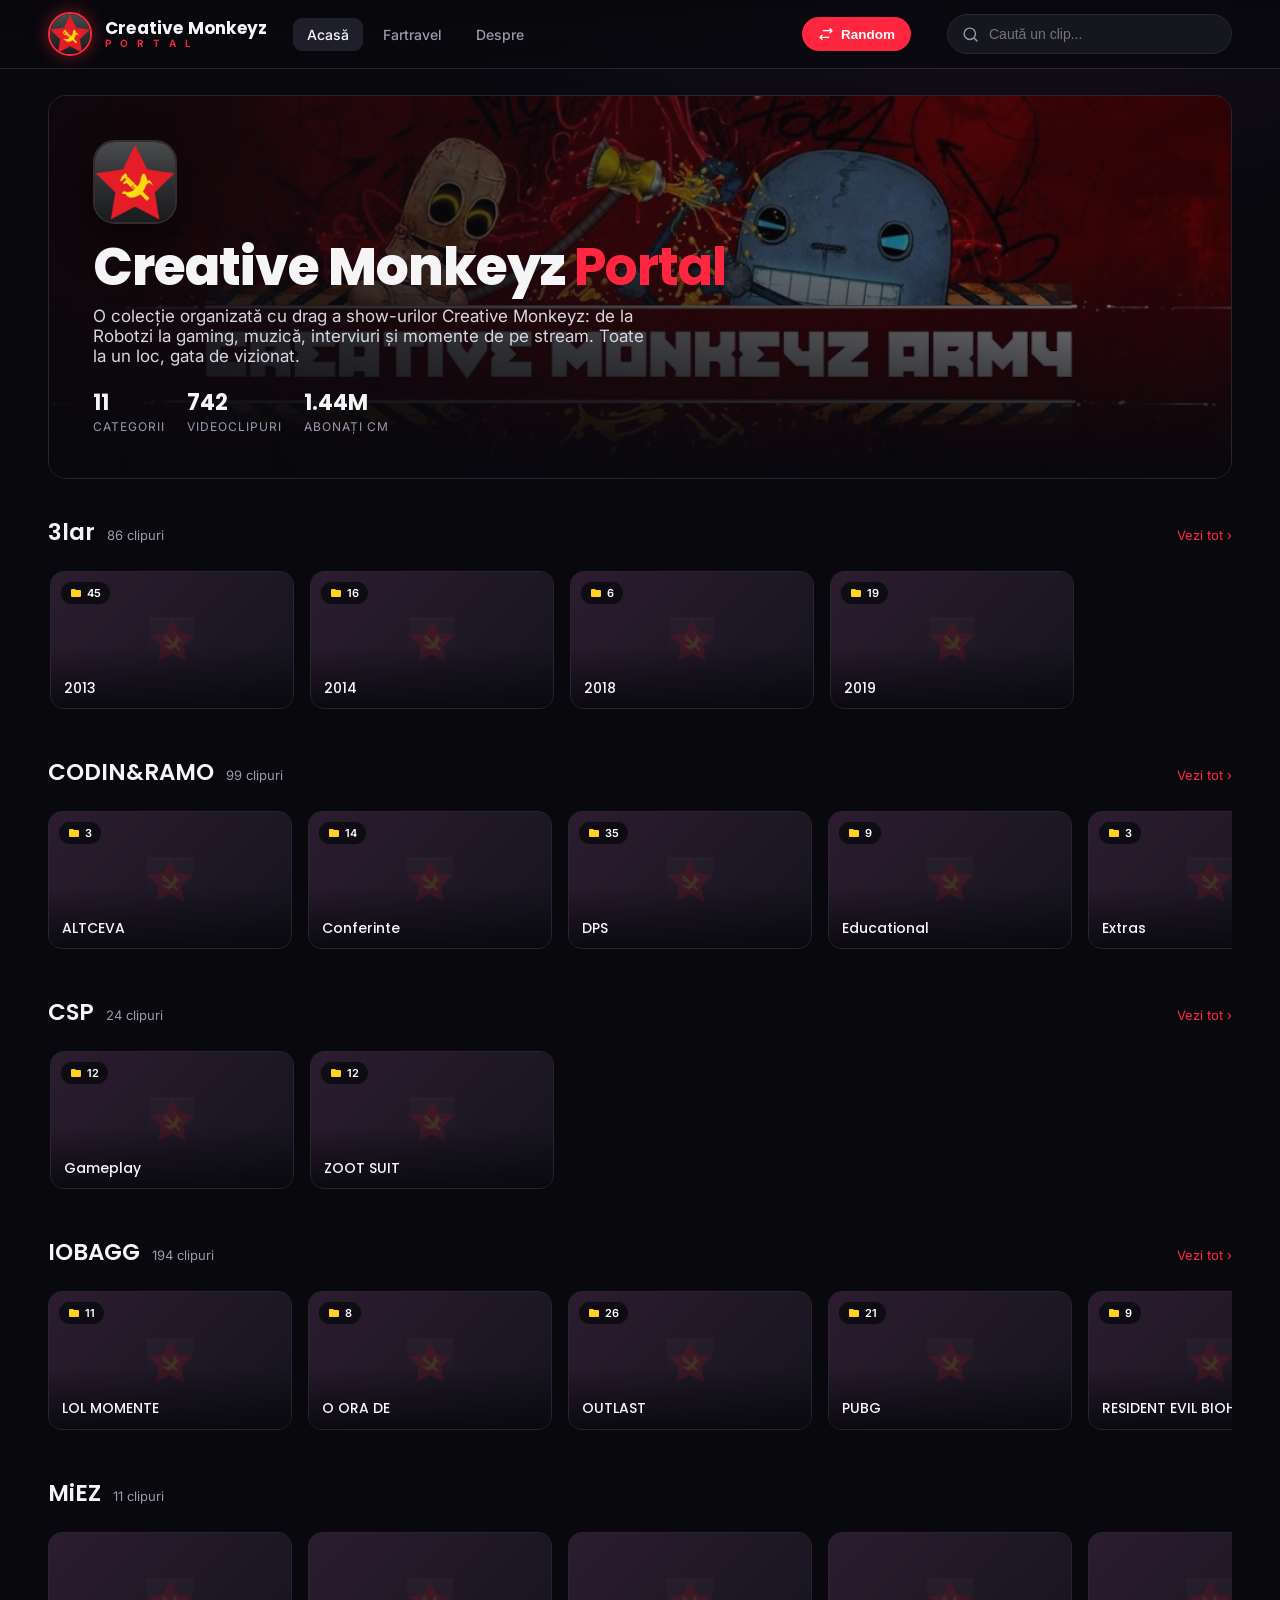
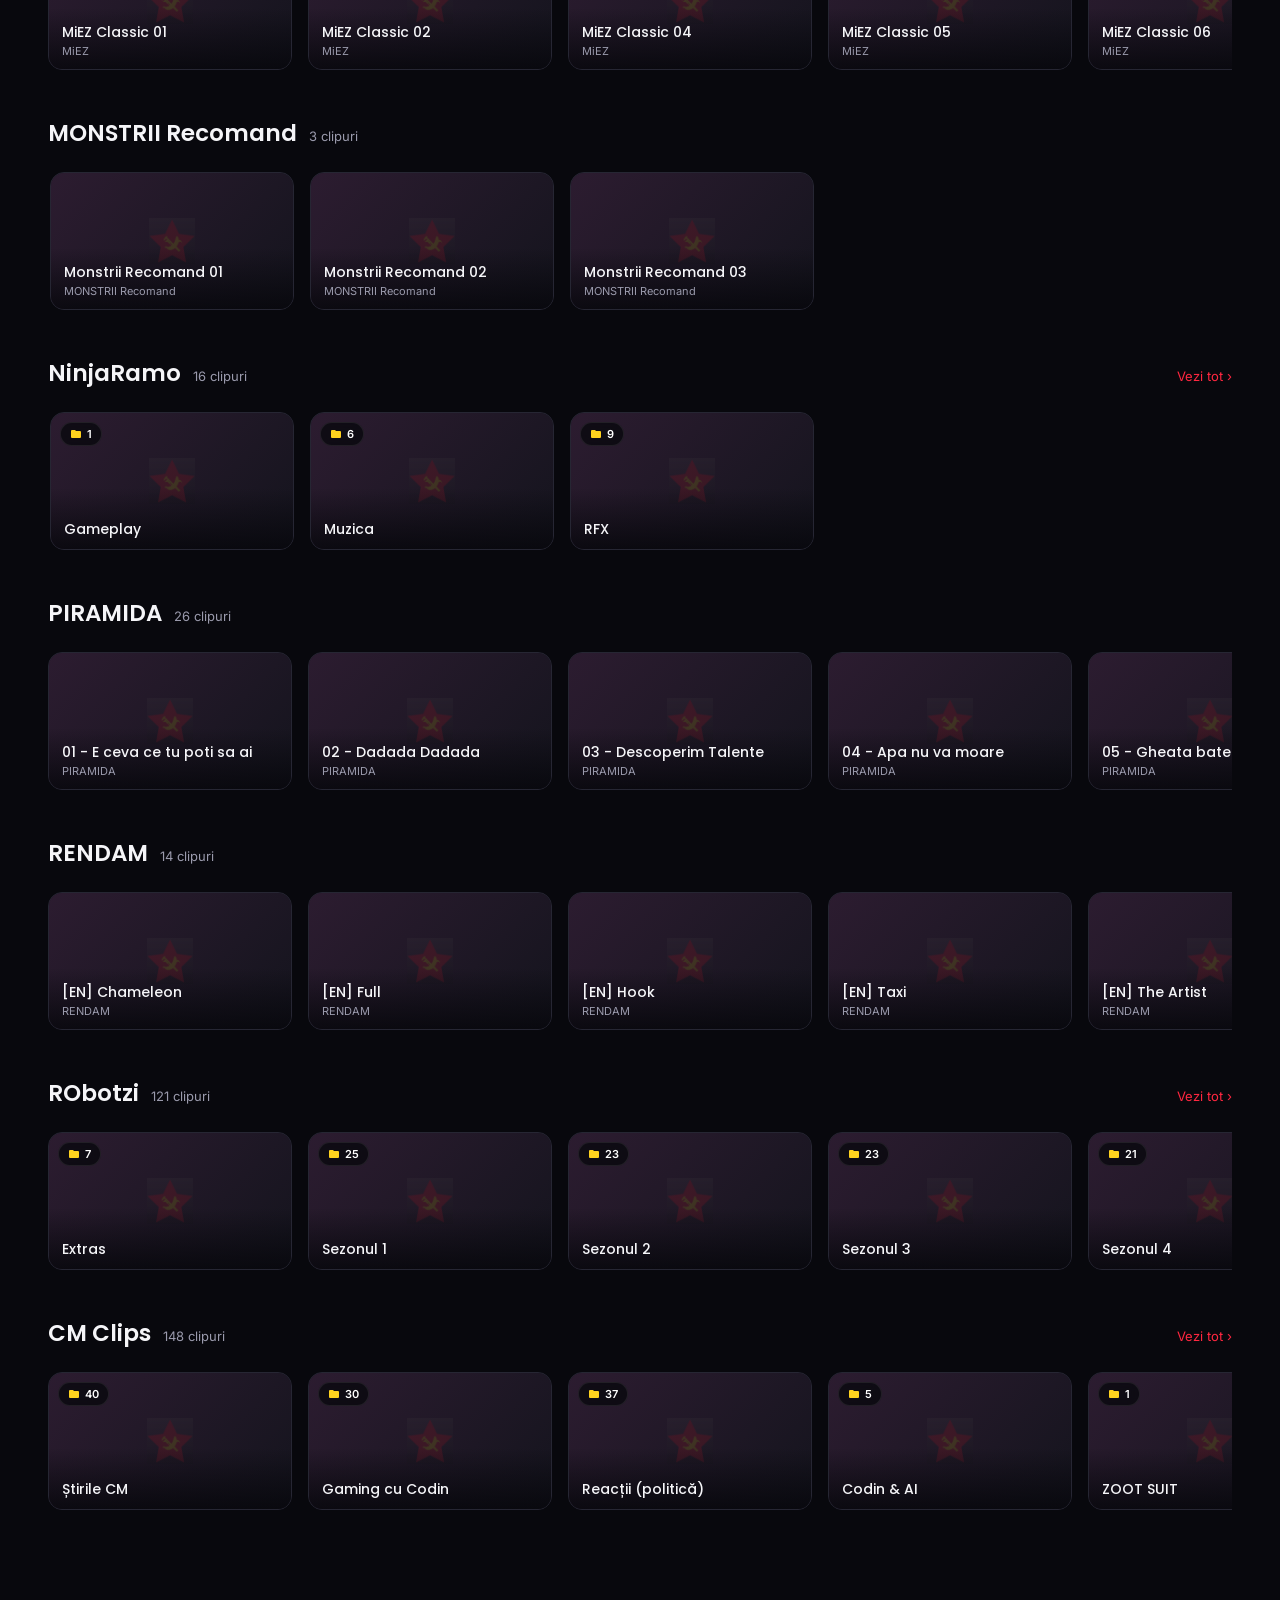
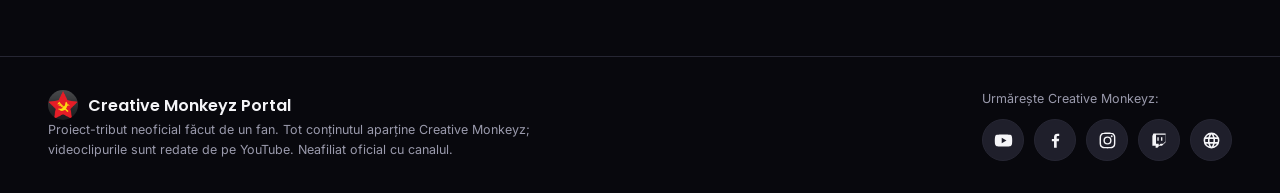
==== index.html @ 7c84e555 "Functii noi: Lista mea + Continua vizionarea, auto-play, meniu mobil, sageti, titluri Robotzi - favo" ====
<!DOCTYPE html>
<html lang="ro">
<head>
  <meta charset="UTF-8" />
  <meta name="viewport" content="width=device-width, initial-scale=1.0" />
  <title>Creative Monkeyz Portal</title>
  <meta name="description" content="Portal-tribut neoficial: o colectie organizata de videoclipuri Creative Monkeyz, de la Robotzi la gaming." />
  <link rel="icon" href="assets/cm-logo.jpg" />
  <link rel="preconnect" href="https://fonts.googleapis.com" />
  <link rel="preconnect" href="https://fonts.gstatic.com" crossorigin />
  <link href="https://fonts.googleapis.com/css2?family=Poppins:wght@400;500;600;700;800&family=Inter:wght@400;500;600&display=swap" rel="stylesheet" />
  <link rel="stylesheet" href="styles.css" />
</head>
<body>
  <header class="topbar" id="topbar">
    <div class="brand" id="brand">
      <img class="brand-logo" src="assets/cm-logo.jpg" alt="Creative Monkeyz" />
      <div class="brand-text">
        <span class="brand-title">Creative Monkeyz</span>
        <span class="brand-sub">P O R T A L</span>
      </div>
    </div>
    <button class="menu-btn" id="btnMenu" aria-label="Meniu">&#9776;</button>
    <nav class="nav">
      <a class="nav-link" id="navHome">Acas&#259;</a>
      <a class="nav-link" id="navFartravel">Fartravel</a>
      <a class="nav-link" id="navAbout">Despre</a>
    </nav>
    <button class="pill-btn" id="btnRandom" title="Un clip la &#238;nt&#226;mplare">
      <svg viewBox="0 0 24 24" class="pill-ic"><path d="M18 4l3 3-3 3M21 7H8M6 20l-3-3 3-3M3 17h13"/></svg>
      <span>Random</span>
    </button>
    <div class="search">
      <svg viewBox="0 0 24 24" class="search-ic"><path d="M21 21l-4.3-4.3M11 19a8 8 0 110-16 8 8 0 010 16z"/></svg>
      <input id="searchInput" type="search" placeholder="Caut&#259; un clip..." autocomplete="off" />
    </div>
  </header>

  <main id="content" class="content"></main>

  <footer class="site-footer" id="siteFooter"></footer>

  <div class="player-overlay" id="playerOverlay" hidden>
    <div class="player-box">
      <div class="player-header">
        <div class="player-meta">
          <span id="playerTitle" class="player-title"></span>
          <span id="playerWhere" class="player-where"></span>
        </div>
        <button class="btn-close" id="btnClose" title="Ie&#537;ire (Esc)">&times;</button>
      </div>
      <div class="player-frame" id="playerFrame"></div>
      <div class="player-controls">
        <button id="btnPrev" class="ctrl"><span>&#9664;</span> Anteriorul</button>
        <button id="btnFullscreen" class="ctrl ctrl-ghost"><span>&#9974;</span> Fullscreen</button>
        <button id="btnAuto" class="ctrl ctrl-ghost">Auto-play: ON</button>
        <button id="btnNext" class="ctrl">Urm&#259;torul <span>&#9654;</span></button>
      </div>
    </div>
  </div>

  <script src="app.js"></script>
</body>
</html>
---- styles.css ----
:root {
  --bg: #08080d;
  --bg-2: #0f0f17;
  --surface: #16161f;
  --surface-2: #1f1f2b;
  --line: #262633;
  --text: #f5f5f8;
  --muted: #9a9aac;
  --red: #ff2740;
  --red-dim: #c01228;
  --yellow: #ffd21e;
  --radius: 14px;
  --shadow: 0 14px 38px rgba(0,0,0,.55);
}
* { box-sizing: border-box; margin: 0; padding: 0; }
html { scroll-behavior: smooth; }
body {
  background: radial-gradient(1200px 600px at 80% -10%, #1a1020 0%, var(--bg) 55%) fixed, var(--bg);
  color: var(--text);
  font-family: "Inter", system-ui, sans-serif;
  -webkit-font-smoothing: antialiased;
}
img { display: block; }
::selection { background: var(--red); color: #fff; }

.content { max-width: 1500px; margin: 0 auto; padding: 0 clamp(16px, 4vw, 48px) 60px; }

.topbar {
  position: sticky; top: 0; z-index: 60;
  display: flex; align-items: center; gap: 26px;
  padding: 12px clamp(16px, 4vw, 48px);
  background: linear-gradient(180deg, rgba(8,8,13,.96), rgba(8,8,13,.72));
  backdrop-filter: blur(12px);
  border-bottom: 1px solid var(--line);
}
.brand { display: flex; align-items: center; gap: 13px; cursor: pointer; user-select: none; }
.brand-logo {
  width: 44px; height: 44px; border-radius: 50%;
  border: 2px solid var(--red); object-fit: cover;
  box-shadow: 0 0 18px rgba(255,39,64,.45);
}
.brand-text { display: flex; flex-direction: column; line-height: 1.05; }
.brand-title { font-family: "Poppins"; font-weight: 700; font-size: 17px; letter-spacing: .2px; }
.brand-sub { font-size: 10px; font-weight: 600; color: var(--red); letter-spacing: 3px; }
.nav { display: flex; gap: 6px; }
.nav-link {
  cursor: pointer; padding: 8px 14px; border-radius: 9px;
  font-size: 14px; font-weight: 500; color: var(--muted); transition: .15s;
}
.nav-link:hover, .nav-link.active { color: var(--text); background: var(--surface-2); }
.search {
  margin-left: 10px; display: flex; align-items: center; gap: 8px;
  background: var(--surface); border: 1px solid var(--line); border-radius: 999px;
  padding: 0 14px; transition: border-color .15s, box-shadow .15s;
}
.search:focus-within { border-color: var(--red); box-shadow: 0 0 0 3px rgba(255,39,64,.15); }
.search-ic { width: 17px; height: 17px; fill: none; stroke: var(--muted); stroke-width: 2; stroke-linecap: round; }
.search input {
  width: 230px; max-width: 46vw; padding: 11px 2px;
  background: transparent; border: 0; outline: 0; color: var(--text); font-size: 14px;
}
.pill-btn { margin-left: auto; display: inline-flex; align-items: center; gap: 7px; background: var(--red); color: #fff; border: 0; border-radius: 999px; padding: 9px 16px; font-size: 13.5px; font-weight: 600; cursor: pointer; transition: .15s; white-space: nowrap; }
.pill-btn:hover { background: var(--red-dim); transform: translateY(-1px); }
.pill-ic { width: 16px; height: 16px; fill: none; stroke: #fff; stroke-width: 2; stroke-linecap: round; stroke-linejoin: round; }

.socials { display: flex; gap: 10px; flex-wrap: wrap; }
.social { width: 42px; height: 42px; border-radius: 50%; display: grid; place-items: center; background: var(--surface-2); border: 1px solid var(--line); transition: .15s; }
.social svg { width: 19px; height: 19px; fill: var(--text); }
.social:hover { background: var(--red); border-color: var(--red); transform: translateY(-3px); }
.social:hover svg { fill: #fff; }

.fartravel { display: grid; place-items: center; padding: 8px 0 50px; }
.ft-card { max-width: 720px; width: 100%; background: linear-gradient(160deg, #221528, #101019); border: 1px solid var(--line); border-radius: 20px; padding: clamp(26px, 4vw, 46px); text-align: center; box-shadow: var(--shadow); }
.ft-logo { width: 84px; height: 84px; border-radius: 20px; margin: 0 auto 16px; display: block; object-fit: cover; box-shadow: var(--shadow); }
.ft-badge { display: inline-block; background: var(--yellow); color: #1a1a1a; font-weight: 800; font-size: 11px; letter-spacing: 2px; padding: 5px 13px; border-radius: 999px; margin-bottom: 14px; }
.ft-card h1 { font-family: "Poppins"; font-size: clamp(30px, 5vw, 48px); font-weight: 800; letter-spacing: -1px; }
.ft-card h1 b { color: var(--red); }
.ft-card p { color: #d2d2de; line-height: 1.7; margin: 14px auto; max-width: 560px; }
.ft-actions { display: flex; gap: 12px; justify-content: center; flex-wrap: wrap; margin: 24px 0 6px; }
.ft-btn { text-decoration: none; padding: 13px 26px; border-radius: 12px; font-weight: 600; font-size: 15px; background: var(--surface-2); color: var(--text); border: 1px solid var(--line); transition: .15s; }
.ft-btn.primary { background: var(--red); border-color: var(--red); color: #fff; }
.ft-btn:hover { transform: translateY(-2px); border-color: var(--red); }
.ft-tag { font-style: italic; color: var(--yellow); font-size: 16px; margin: 4px auto 2px; }
.ft-note { font-size: 12.5px; color: var(--muted); margin-top: 16px; line-height: 1.6; }
.ft-video { position: relative; aspect-ratio: 16/9; width: 100%; border-radius: 14px; overflow: hidden; margin: 24px 0 6px; background: #000; border: 1px solid var(--line); box-shadow: var(--shadow); }
.ft-video iframe { position: absolute; inset: 0; width: 100%; height: 100%; border: 0; }

.hero {
  position: relative; border-radius: 18px; overflow: hidden;
  margin: 26px 0 36px; min-height: 320px;
  display: flex; align-items: flex-end;
  border: 1px solid var(--line);
}
.hero-bg { position: absolute; inset: 0; }
.hero-bg img { width: 100%; height: 100%; object-fit: cover; filter: saturate(1.1); }
.hero::after {
  content: ""; position: absolute; inset: 0;
  background: linear-gradient(90deg, rgba(8,8,13,.92) 0%, rgba(8,8,13,.7) 40%, rgba(8,8,13,.35) 100%),
              linear-gradient(0deg, var(--bg) 2%, transparent 60%);
}
.hero-inner { position: relative; z-index: 2; padding: clamp(22px, 4vw, 44px); max-width: 760px; }
.hero-logo {
  width: 84px; height: 84px; border-radius: 22px; object-fit: cover;
  border: 2px solid rgba(255,255,255,.15); box-shadow: var(--shadow); margin-bottom: 16px;
}
.hero h1 {
  font-family: "Poppins"; font-weight: 800; font-size: clamp(30px, 5vw, 52px);
  line-height: 1.04; letter-spacing: -1px;
}
.hero h1 b { color: var(--red); }
.hero p { color: #d6d6e0; font-size: clamp(14px, 1.4vw, 17px); margin-top: 12px; max-width: 560px; }
.hero-stats { display: flex; gap: 22px; margin-top: 20px; flex-wrap: wrap; }
.hero-stat { display: flex; flex-direction: column; }
.hero-stat b { font-family: "Poppins"; font-size: 22px; font-weight: 700; }
.hero-stat span { font-size: 12px; color: var(--muted); text-transform: uppercase; letter-spacing: 1px; }

.breadcrumb { display: flex; flex-wrap: wrap; gap: 7px; align-items: center; padding: 26px 0 6px; color: var(--muted); font-size: 14px; }
.breadcrumb a { color: var(--muted); cursor: pointer; text-decoration: none; transition: .15s; }
.breadcrumb a:hover { color: var(--red); }
.breadcrumb .sep { opacity: .4; }
.breadcrumb .current { color: var(--text); font-weight: 600; }

.navbar { display: flex; align-items: center; gap: 14px; padding: 22px 0 4px; flex-wrap: wrap; }
.navbar .breadcrumb { padding: 0; }
.back-btn { display: inline-flex; align-items: center; gap: 6px; background: var(--surface); border: 1px solid var(--line); color: var(--text); border-radius: 999px; padding: 8px 16px; font-size: 14px; font-weight: 600; cursor: pointer; transition: .15s; }
.back-btn:hover { background: var(--surface-2); border-color: var(--red); color: var(--red); }

.page-head { display: flex; align-items: center; gap: 18px; margin: 8px 0 26px; }
.page-head-cover { width: 130px; aspect-ratio: 16/9; border-radius: 12px; object-fit: cover; box-shadow: var(--shadow); }
.page-head h1 { font-family: "Poppins"; font-size: clamp(24px, 3.4vw, 38px); font-weight: 700; }
.page-head .sub { color: var(--muted); margin-top: 4px; font-size: 14px; }

.section { margin: 30px 0; }
.section-head { display: flex; align-items: baseline; gap: 12px; margin-bottom: 16px; }
.section-head h2 { font-family: "Poppins"; font-size: clamp(18px, 2vw, 23px); font-weight: 600; }
.section-head .count { font-size: 13px; color: var(--muted); }
.section-head .more { margin-left: auto; font-size: 13px; color: var(--red); cursor: pointer; }
.section-head .more:hover { text-decoration: underline; }

.row {
  display: flex; gap: 16px; overflow-x: auto; padding: 6px 2px 16px;
  scroll-snap-type: x proximity; scrollbar-width: thin; scrollbar-color: #34344a transparent;
}
.row::-webkit-scrollbar { height: 8px; }
.row::-webkit-scrollbar-thumb { background: #2c2c3c; border-radius: 8px; }
.row .card { flex: 0 0 clamp(180px, 22vw, 244px); scroll-snap-align: start; }
.grid { display: grid; gap: 20px; grid-template-columns: repeat(auto-fill, minmax(210px, 1fr)); }

.card {
  position: relative; border-radius: var(--radius); overflow: hidden; cursor: pointer;
  background: var(--surface); border: 1px solid var(--line);
  transition: transform .2s cubic-bezier(.2,.7,.3,1), box-shadow .2s, border-color .2s;
}
.card:hover { transform: translateY(-6px) scale(1.025); box-shadow: var(--shadow); border-color: rgba(255,39,64,.55); z-index: 3; }
.cover { position: relative; aspect-ratio: 16/9; background: linear-gradient(135deg, #25253a, #12121b); overflow: hidden; }
.cover img { width: 100%; height: 100%; object-fit: cover; transition: transform .35s; }
.card:hover .cover img { transform: scale(1.07); }
.cover::after { content: ""; position: absolute; inset: 0; background: linear-gradient(0deg, rgba(7,7,12,.85) 0%, rgba(7,7,12,0) 45%); }
.cover.no-thumb { background: linear-gradient(135deg, #2c1c30, #14141d); }
.cover.no-thumb::before { content: ""; position: absolute; inset: 0; background: center / 46px no-repeat url("assets/cm-logo.jpg"); opacity: .14; }
.card-label { position: absolute; left: 0; right: 0; bottom: 0; z-index: 2; padding: 11px 13px; }
.card-title { font-family: "Poppins"; font-size: 14px; font-weight: 500; line-height: 1.3; display: -webkit-box; -webkit-line-clamp: 2; -webkit-box-orient: vertical; overflow: hidden; }
.card-where { font-size: 11px; color: var(--muted); margin-top: 3px; display: -webkit-box; -webkit-line-clamp: 1; -webkit-box-orient: vertical; overflow: hidden; }
.badge-folder {
  position: absolute; top: 9px; left: 9px; z-index: 2;
  display: inline-flex; align-items: center; gap: 5px;
  background: rgba(8,8,13,.78); backdrop-filter: blur(4px);
  color: #fff; font-size: 11px; font-weight: 600; padding: 4px 9px; border-radius: 999px;
  border: 1px solid rgba(255,255,255,.08);
}
.badge-folder svg { width: 12px; height: 12px; fill: var(--yellow); }
.badge-nolink { position: absolute; top: 9px; right: 9px; z-index: 2; background: rgba(8,8,13,.78); color: var(--yellow); font-size: 10px; font-weight: 600; padding: 3px 8px; border-radius: 6px; }
.play-badge { position: absolute; inset: 0; z-index: 2; display: grid; place-items: center; opacity: 0; transition: opacity .18s; }
.card:hover .play-badge { opacity: 1; }
.play-badge i {
  width: 54px; height: 54px; border-radius: 50%;
  background: rgba(255,39,64,.92); box-shadow: 0 8px 24px rgba(255,39,64,.5);
  display: grid; place-items: center;
}
.play-badge i::before { content: ""; border-style: solid; border-width: 9px 0 9px 15px; border-color: transparent transparent transparent #fff; margin-left: 3px; }

.about { display: grid; grid-template-columns: 1.4fr 1fr; gap: 24px; margin: 26px 0; }
.about-card { background: var(--surface); border: 1px solid var(--line); border-radius: var(--radius); padding: clamp(20px, 3vw, 32px); }
.about-card h2 { font-family: "Poppins"; font-size: 24px; margin-bottom: 14px; }
.about-card h2 b { color: var(--red); }
.about-card p { color: #cfcfdb; line-height: 1.7; margin-bottom: 12px; }
.about-card .muted { color: var(--muted); font-size: 13px; }
.credit-logo { width: 72px; height: 72px; border-radius: 50%; border: 2px solid var(--red); margin-bottom: 14px; box-shadow: 0 0 20px rgba(255,39,64,.4); }
.chip-links { display: flex; flex-wrap: wrap; gap: 10px; margin-top: 16px; }
.chip {
  display: inline-flex; align-items: center; gap: 8px; text-decoration: none;
  background: var(--surface-2); color: var(--text); border: 1px solid var(--line);
  padding: 9px 15px; border-radius: 999px; font-size: 13px; font-weight: 500; transition: .15s;
}
.chip:hover { border-color: var(--red); background: #241419; transform: translateY(-2px); }
.chip svg { width: 16px; height: 16px; fill: var(--red); }

.site-footer { border-top: 1px solid var(--line); margin-top: 40px; padding: 32px clamp(16px, 4vw, 48px); color: var(--muted); }
.footer-inner { max-width: 1500px; margin: 0 auto; display: flex; flex-wrap: wrap; gap: 18px 40px; align-items: center; justify-content: space-between; }
.footer-inner a { color: var(--muted); text-decoration: none; }
.footer-inner a:hover { color: var(--red); }
.footer-brand { display: flex; align-items: center; gap: 10px; color: var(--text); font-family: "Poppins"; font-weight: 600; }
.footer-brand img { width: 30px; height: 30px; border-radius: 50%; }
.footer-note { font-size: 12.5px; max-width: 560px; line-height: 1.6; }

.empty-msg { color: var(--muted); padding: 60px 0; text-align: center; }

.player-overlay { position: fixed; inset: 0; z-index: 100; background: rgba(4,4,8,.9); backdrop-filter: blur(8px); display: grid; place-items: center; padding: 20px; animation: fade .2s; }
@keyframes fade { from { opacity: 0; } }
.player-overlay[hidden] { display: none; }
.player-box { width: min(1120px, 96vw); background: #000; border-radius: 16px; overflow: hidden; border: 1px solid var(--line); box-shadow: var(--shadow); }
.player-header { display: flex; align-items: center; gap: 14px; padding: 14px 18px; background: var(--bg-2); }
.player-meta { flex: 1; min-width: 0; }
.player-title { display: block; font-family: "Poppins"; font-size: 16px; font-weight: 600; white-space: nowrap; overflow: hidden; text-overflow: ellipsis; }
.player-where { display: block; font-size: 12px; color: var(--muted); margin-top: 2px; }
.btn-close { background: transparent; border: 0; color: var(--muted); font-size: 28px; line-height: 1; cursor: pointer; padding: 0 4px; transition: .15s; }
.btn-close:hover { color: var(--red); }
.player-frame { position: relative; aspect-ratio: 16/9; background: #000; }
.player-frame iframe { position: absolute; inset: 0; width: 100%; height: 100%; border: 0; }
.player-empty { position: absolute; inset: 0; display: grid; place-items: center; text-align: center; padding: 30px; color: var(--muted); }
.player-empty b { color: var(--yellow); }
.player-controls { display: flex; gap: 12px; justify-content: center; padding: 16px; background: var(--bg-2); }
.ctrl { display: inline-flex; align-items: center; gap: 8px; background: var(--red); color: #fff; border: 0; border-radius: 10px; padding: 11px 20px; font-size: 14px; font-weight: 600; cursor: pointer; transition: .15s; }
.ctrl span { font-size: 11px; }
.ctrl:hover { background: var(--red-dim); transform: translateY(-1px); }
.ctrl-ghost { background: var(--surface-2); }
.ctrl-ghost:hover { background: #2b2b3a; }
.ctrl:disabled { opacity: .35; cursor: not-allowed; transform: none; background: var(--surface-2); }

.fav-btn { position: absolute; top: 9px; right: 9px; z-index: 3; width: 34px; height: 34px; border-radius: 50%; background: rgba(8,8,13,.55); border: 1px solid rgba(255,255,255,.15); display: grid; place-items: center; cursor: pointer; opacity: 0; transition: opacity .15s, transform .15s, background .15s; }
.card:hover .fav-btn, .fav-btn.on { opacity: 1; }
.fav-btn:hover { background: rgba(8,8,13,.9); transform: scale(1.12); }
.fav-btn svg { width: 18px; height: 18px; fill: none; stroke: #fff; stroke-width: 2; }
.fav-btn.on svg { fill: var(--red); stroke: var(--red); }

.row-wrap { position: relative; }
.row-arrow { position: absolute; top: 0; bottom: 16px; width: 46px; z-index: 5; border: 0; cursor: pointer; color: #fff; font-size: 30px; display: grid; place-items: center; opacity: 0; transition: opacity .15s; }
.row-wrap:hover .row-arrow { opacity: 1; }
.row-arrow:hover { color: var(--red); }
.row-arrow.left { left: 0; background: linear-gradient(90deg, rgba(8,8,13,.92), transparent); }
.row-arrow.right { right: 0; background: linear-gradient(270deg, rgba(8,8,13,.92), transparent); }

.menu-btn { display: none; align-items: center; justify-content: center; width: 42px; height: 42px; border-radius: 10px; background: var(--surface); border: 1px solid var(--line); color: var(--text); font-size: 20px; cursor: pointer; }

@media (hover: none) { .row-arrow { display: none; } .fav-btn { opacity: 1; } }
@media (max-width: 860px) { .about { grid-template-columns: 1fr; } }
@media (max-width: 620px) {
  .menu-btn { display: inline-flex; margin-left: auto; }
  .pill-btn { margin-left: 10px; padding: 9px 12px; }
  .pill-btn span { display: none; }
  .brand-text { display: none; }
  .nav { position: absolute; top: 100%; left: 0; right: 0; flex-direction: column; gap: 4px; background: var(--bg-2); border-bottom: 1px solid var(--line); padding: 10px; display: none; }
  .nav.open { display: flex; }
  .nav-link { padding: 12px 14px; }
  .grid { grid-template-columns: repeat(auto-fill, minmax(150px, 1fr)); gap: 14px; }
  .hero { min-height: 240px; }
}
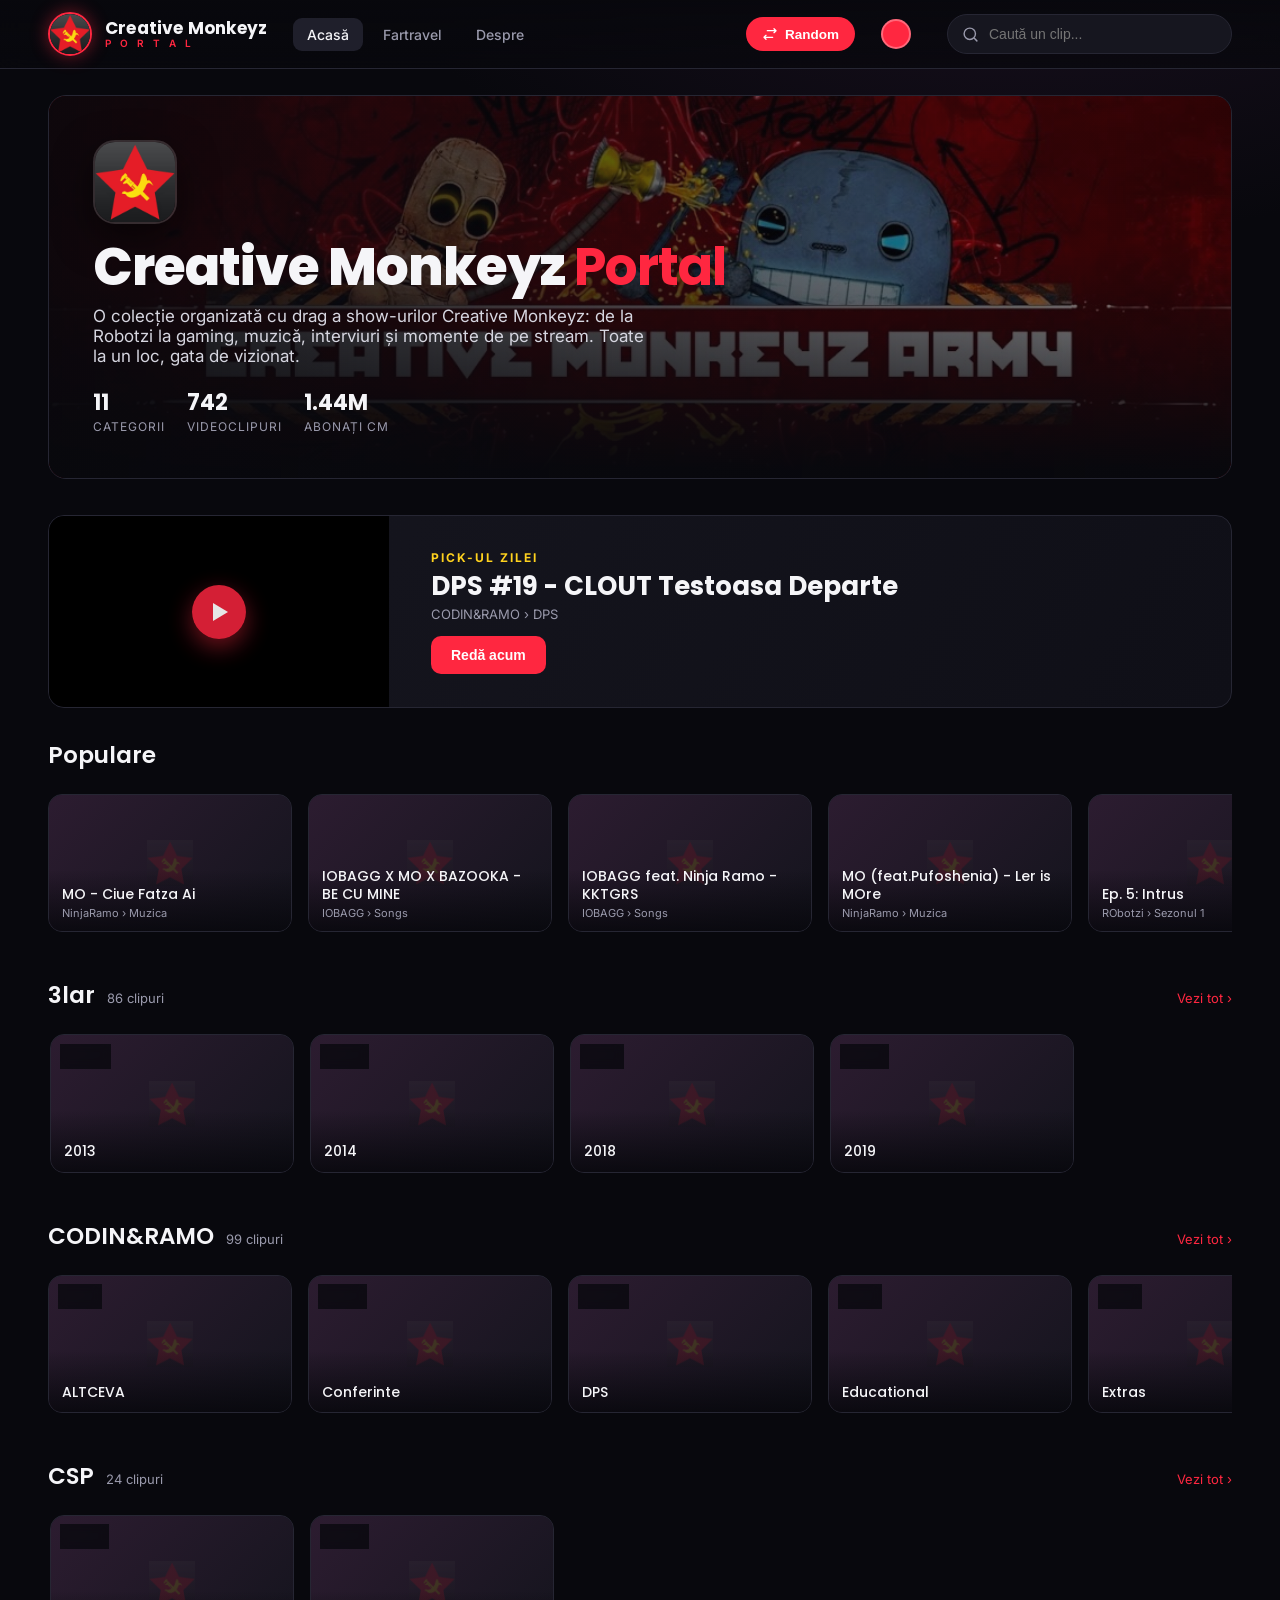
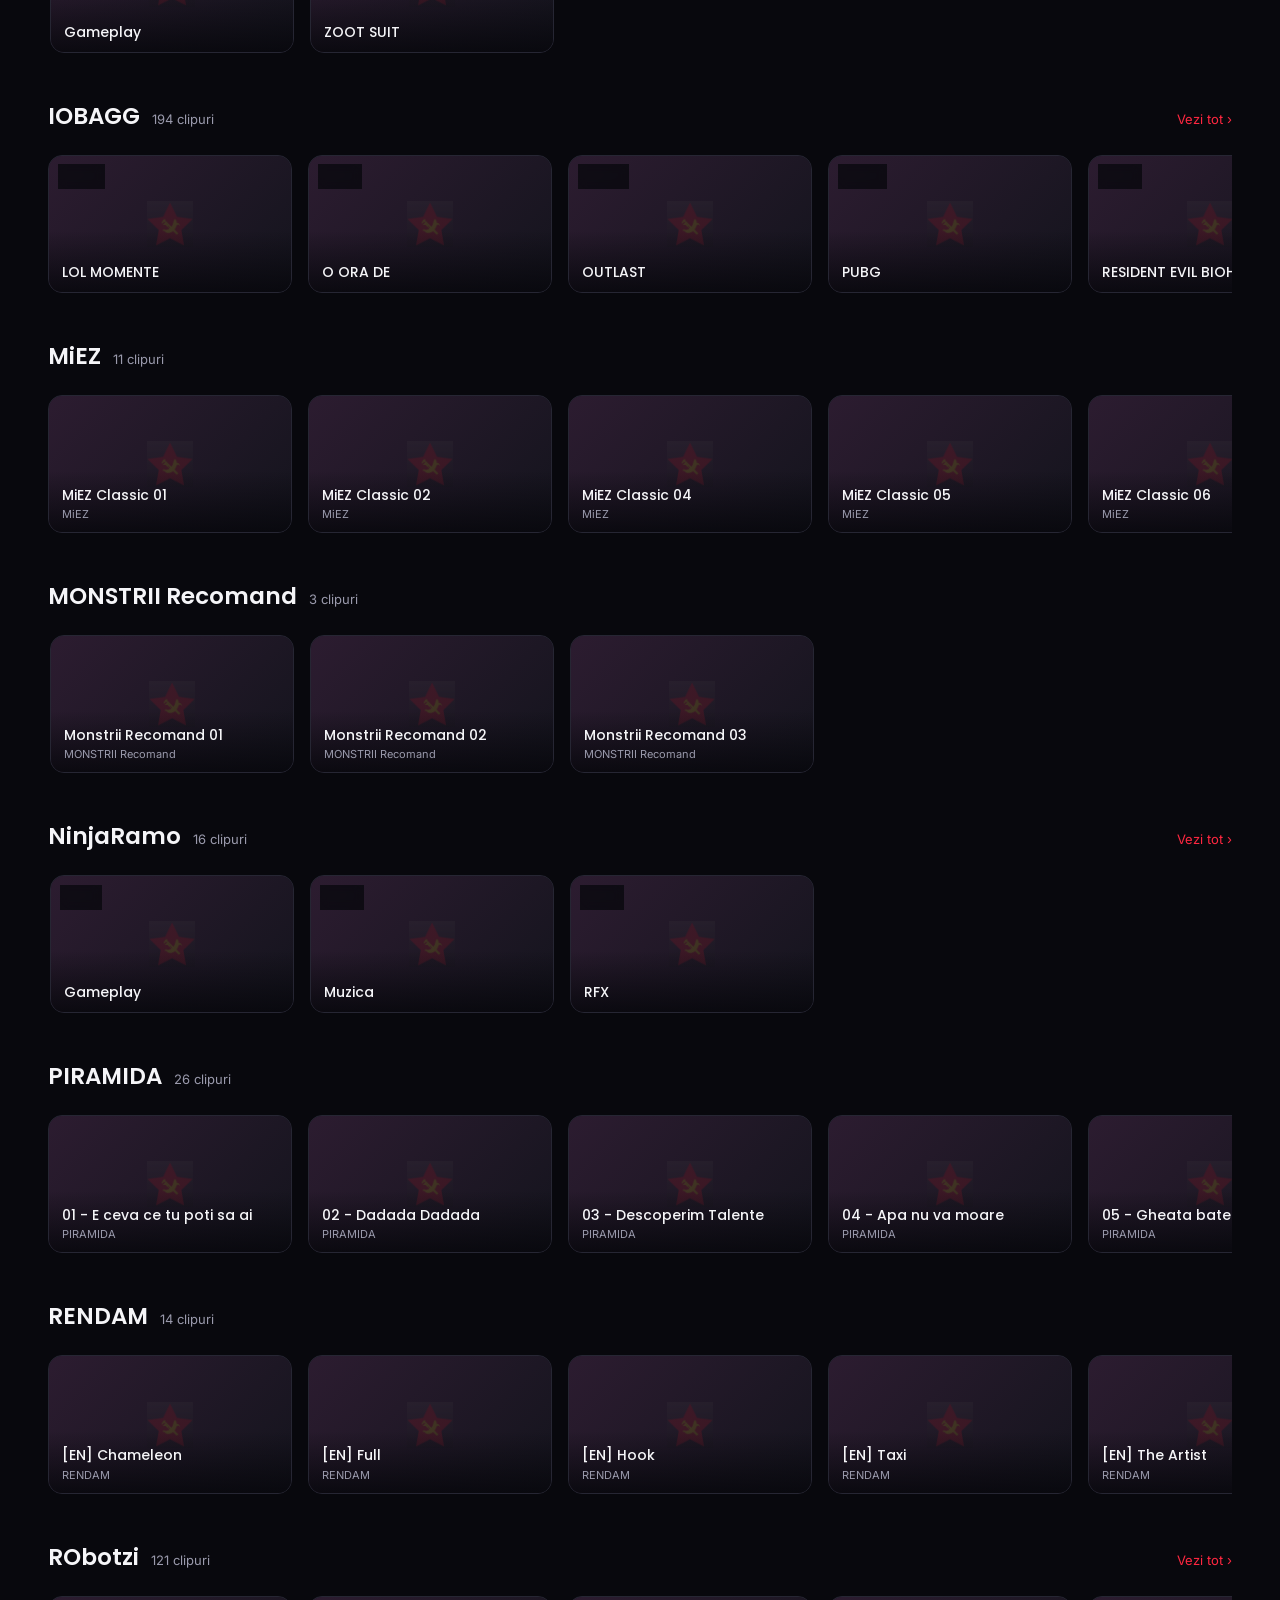
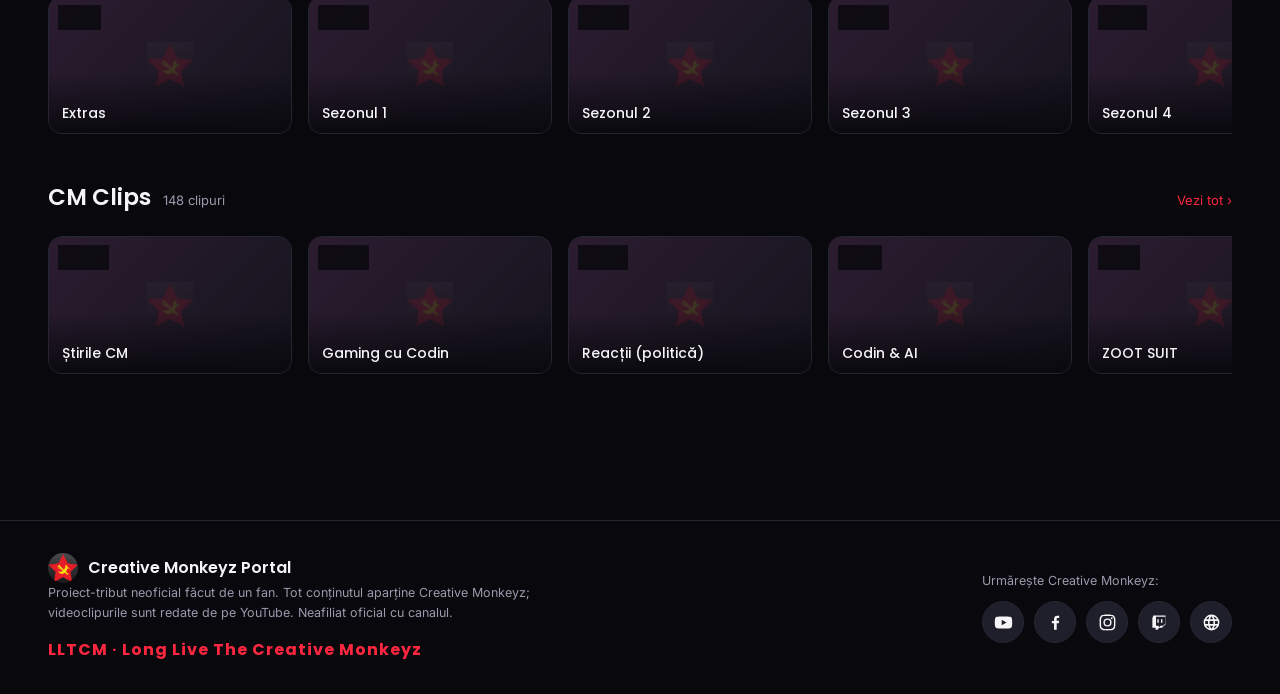
==== commit 1330b7fe: "Open Graph + PWA instalabila + Pick-ul zilei + vazut + sortare + accent + README complet - Open Grap" ====
--- a/index.html
+++ b/index.html
@@ -4,8 +4,23 @@
   <meta charset="UTF-8" />
   <meta name="viewport" content="width=device-width, initial-scale=1.0" />
   <title>Creative Monkeyz Portal</title>
-  <meta name="description" content="Portal-tribut neoficial: o colectie organizata de videoclipuri Creative Monkeyz, de la Robotzi la gaming." />
+  <meta name="description" content="Portalul fanilor Creative Monkeyz: Robotzi, gaming, muzica, interviuri si momente de pe stream. LLTCM." />
   <link rel="icon" href="assets/cm-logo.jpg" />
+  <meta property="og:type" content="website" />
+  <meta property="og:site_name" content="Creative Monkeyz Portal" />
+  <meta property="og:title" content="Creative Monkeyz Portal" />
+  <meta property="og:description" content="Portalul fanilor Creative Monkeyz: Robotzi, gaming, muzica, interviuri si momente de pe stream. LLTCM, Long Live The Creative Monkeyz." />
+  <meta property="og:url" content="https://sorin2net.github.io/CM_Portal/" />
+  <meta property="og:image" content="https://sorin2net.github.io/CM_Portal/assets/og.jpg" />
+  <meta property="og:image:width" content="1200" />
+  <meta property="og:image:height" content="630" />
+  <meta name="twitter:card" content="summary_large_image" />
+  <meta name="twitter:title" content="Creative Monkeyz Portal" />
+  <meta name="twitter:description" content="Portalul fanilor Creative Monkeyz: Robotzi, gaming, muzica si multe altele. LLTCM." />
+  <meta name="twitter:image" content="https://sorin2net.github.io/CM_Portal/assets/og.jpg" />
+  <meta name="theme-color" content="#08080d" />
+  <link rel="manifest" href="manifest.json" />
+  <link rel="apple-touch-icon" href="assets/icon-192.png" />
   <link rel="preconnect" href="https://fonts.googleapis.com" />
   <link rel="preconnect" href="https://fonts.gstatic.com" crossorigin />
   <link href="https://fonts.googleapis.com/css2?family=Poppins:wght@400;500;600;700;800&family=Inter:wght@400;500;600&display=swap" rel="stylesheet" />
@@ -30,6 +45,8 @@
       <svg viewBox="0 0 24 24" class="pill-ic"><path d="M18 4l3 3-3 3M21 7H8M6 20l-3-3 3-3M3 17h13"/></svg>
       <span>Random</span>
     </button>
+    <button class="accent-btn" id="btnAccent" title="Culoare accent" aria-label="Culoare accent"></button>
+    <div class="accent-pop" id="accentPop" hidden></div>
     <div class="search">
       <svg viewBox="0 0 24 24" class="search-ic"><path d="M21 21l-4.3-4.3M11 19a8 8 0 110-16 8 8 0 010 16z"/></svg>
       <input id="searchInput" type="search" placeholder="Caut&#259; un clip..." autocomplete="off" />
@@ -60,5 +77,6 @@
   </div>
 
   <script src="app.js"></script>
+  <script>if ("serviceWorker" in navigator) { window.addEventListener("load", function () { navigator.serviceWorker.register("sw.js").catch(function () {}); }); }</script>
 </body>
 </html>
--- a/styles.css
+++ b/styles.css
@@ -242,6 +242,34 @@
 
 .menu-btn { display: none; align-items: center; justify-content: center; width: 42px; height: 42px; border-radius: 10px; background: var(--surface); border: 1px solid var(--line); color: var(--text); font-size: 20px; cursor: pointer; }
 
+.accent-btn { width: 30px; height: 30px; border-radius: 50%; background: var(--red); border: 2px solid rgba(255,255,255,.3); cursor: pointer; flex: none; transition: transform .15s; }
+.accent-btn:hover { transform: scale(1.12); }
+.accent-pop { position: absolute; top: 100%; right: clamp(16px,4vw,48px); margin-top: 8px; z-index: 70; display: flex; gap: 8px; background: var(--surface); border: 1px solid var(--line); border-radius: 12px; padding: 10px; box-shadow: var(--shadow); }
+.accent-pop[hidden] { display: none; }
+.accent-dot { width: 26px; height: 26px; border-radius: 50%; border: 2px solid rgba(255,255,255,.2); cursor: pointer; transition: transform .15s; }
+.accent-dot:hover { transform: scale(1.15); }
+
+.sort-sel { margin-left: auto; background: var(--surface); color: var(--text); border: 1px solid var(--line); border-radius: 8px; padding: 7px 10px; font-size: 13px; cursor: pointer; }
+
+.watched-badge { position: absolute; bottom: 9px; left: 9px; z-index: 3; background: rgba(8,8,13,.82); color: #6ee7a8; font-size: 11px; font-weight: 600; padding: 3px 8px; border-radius: 6px; border: 1px solid rgba(110,231,168,.35); }
+
+.featured { display: flex; gap: 20px; background: linear-gradient(120deg, var(--surface), var(--bg-2)); border: 1px solid var(--line); border-radius: 16px; overflow: hidden; margin: 4px 0 30px; }
+.feat-thumb { position: relative; width: 340px; max-width: 42%; aspect-ratio: 16/9; flex: none; background: #000; cursor: pointer; }
+.feat-thumb img { width: 100%; height: 100%; object-fit: cover; }
+.feat-thumb .play-badge { opacity: .9; }
+.feat-info { display: flex; flex-direction: column; justify-content: center; padding: 18px 22px; min-width: 0; }
+.feat-tag { color: var(--yellow); font-weight: 700; font-size: 12px; letter-spacing: 2px; text-transform: uppercase; }
+.feat-info h3 { font-family: "Poppins"; font-size: clamp(18px,2.4vw,26px); font-weight: 700; margin: 6px 0 4px; line-height: 1.2; }
+.feat-where { color: var(--muted); font-size: 13px; margin-bottom: 14px; }
+.feat-play { align-self: flex-start; }
+@media (max-width: 600px) { .featured { flex-direction: column; } .feat-thumb { width: 100%; max-width: 100%; } }
+
+.lltcm-drop { position: fixed; top: -40px; z-index: 9999; pointer-events: none; font-family: "Poppins", sans-serif; font-weight: 800; letter-spacing: 1px; color: var(--yellow); text-shadow: 0 2px 10px rgba(0,0,0,.7); animation: lltcm-fall linear forwards; }
+@keyframes lltcm-fall { to { transform: translateY(112vh) rotate(360deg); } }
+.lltcm-sign { font-family: "Poppins", sans-serif; font-weight: 700; color: var(--red); letter-spacing: 1px; margin-top: 14px; }
+.cmp-toast { position: fixed; bottom: 26px; left: 50%; transform: translateX(-50%) translateY(24px); background: var(--red); color: #fff; padding: 13px 24px; border-radius: 999px; font-weight: 600; z-index: 10000; opacity: 0; transition: opacity .3s, transform .3s; box-shadow: var(--shadow); }
+.cmp-toast.show { opacity: 1; transform: translateX(-50%) translateY(0); }
+
 @media (hover: none) { .row-arrow { display: none; } .fav-btn { opacity: 1; } }
 @media (max-width: 860px) { .about { grid-template-columns: 1fr; } }
 @media (max-width: 620px) {
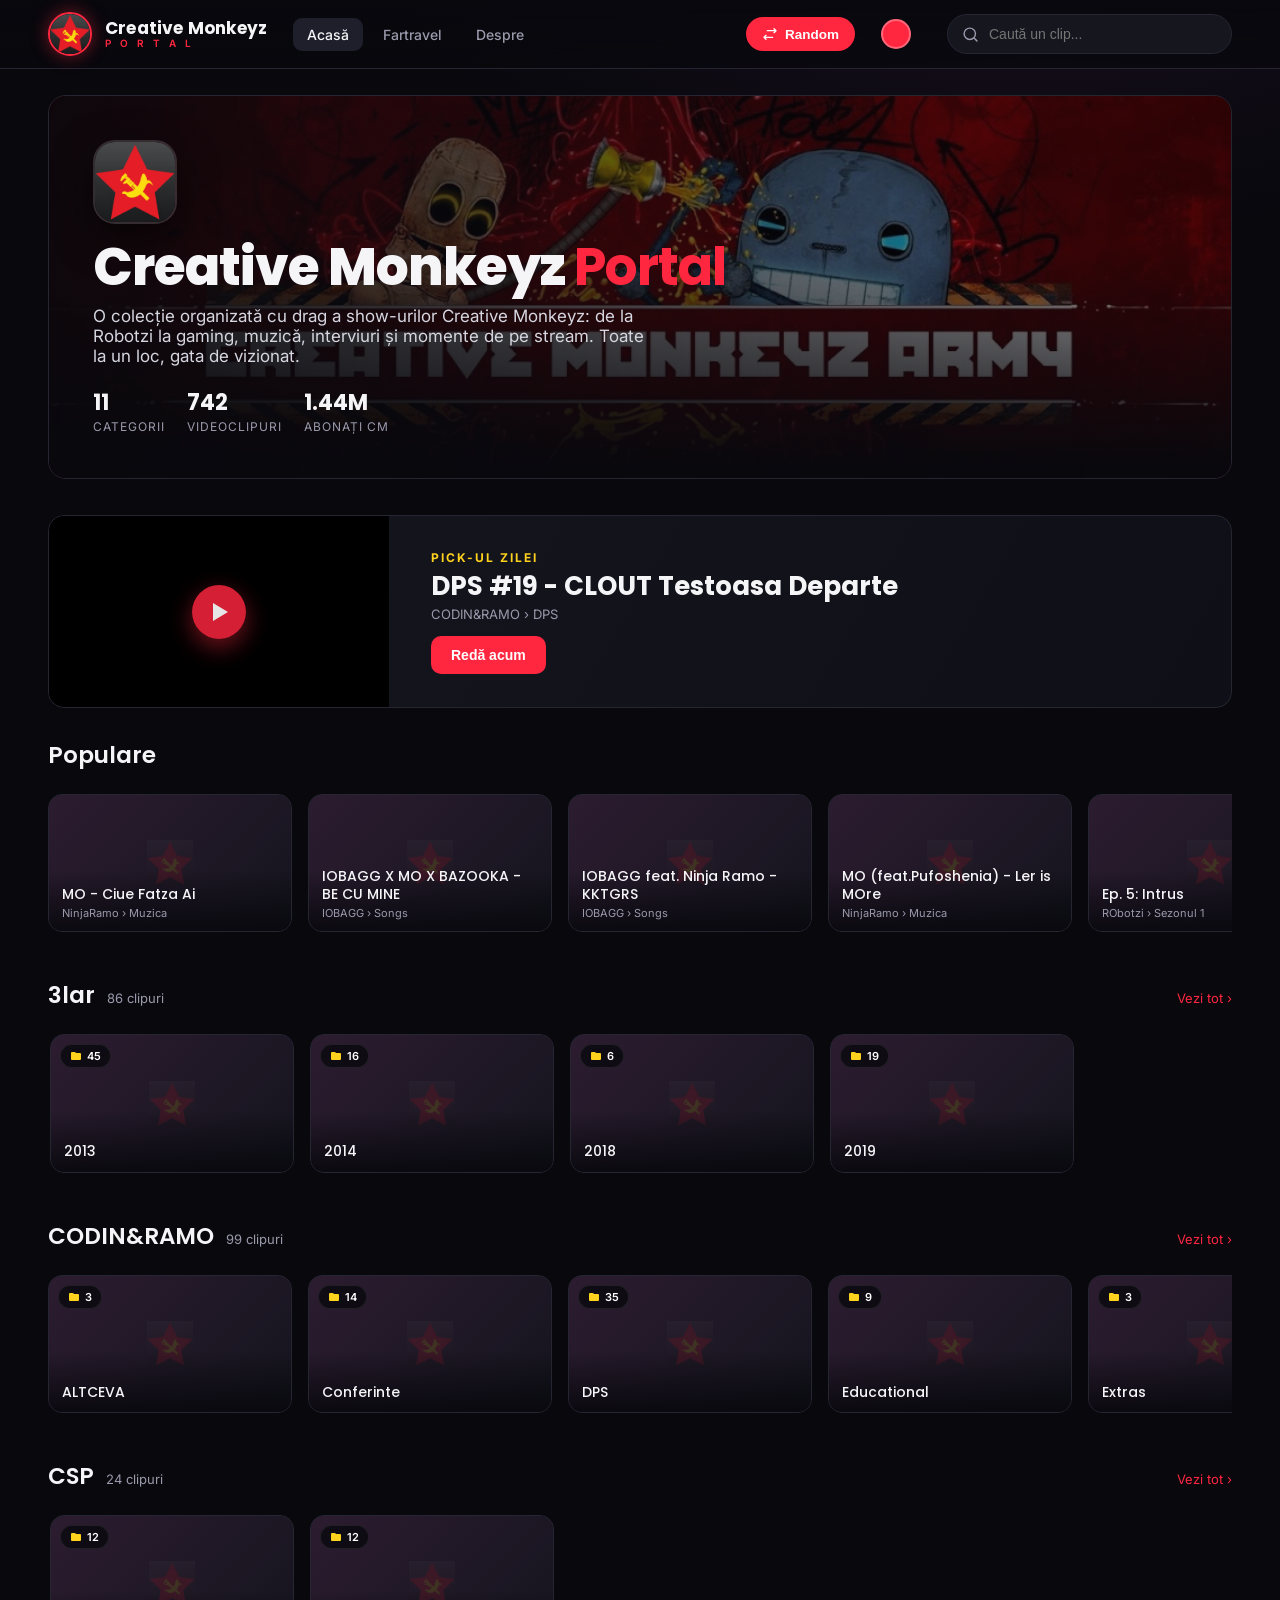
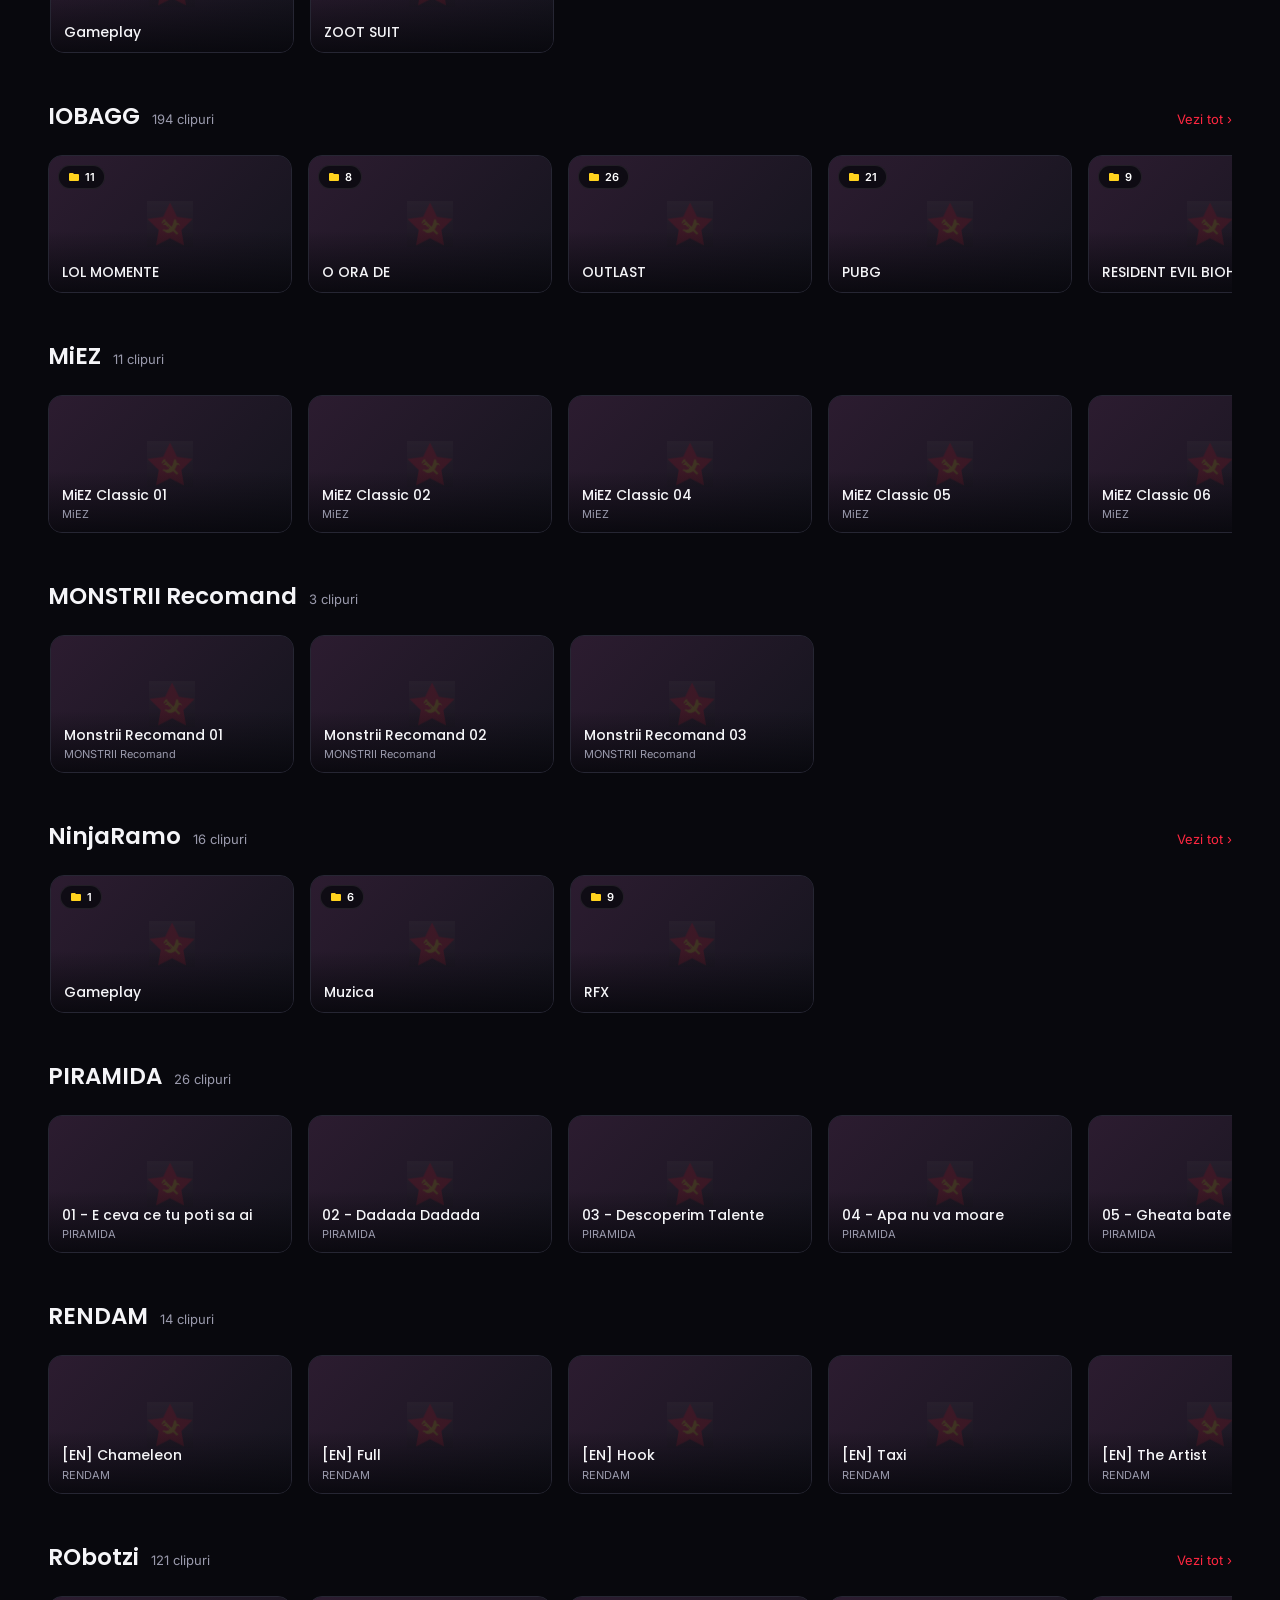
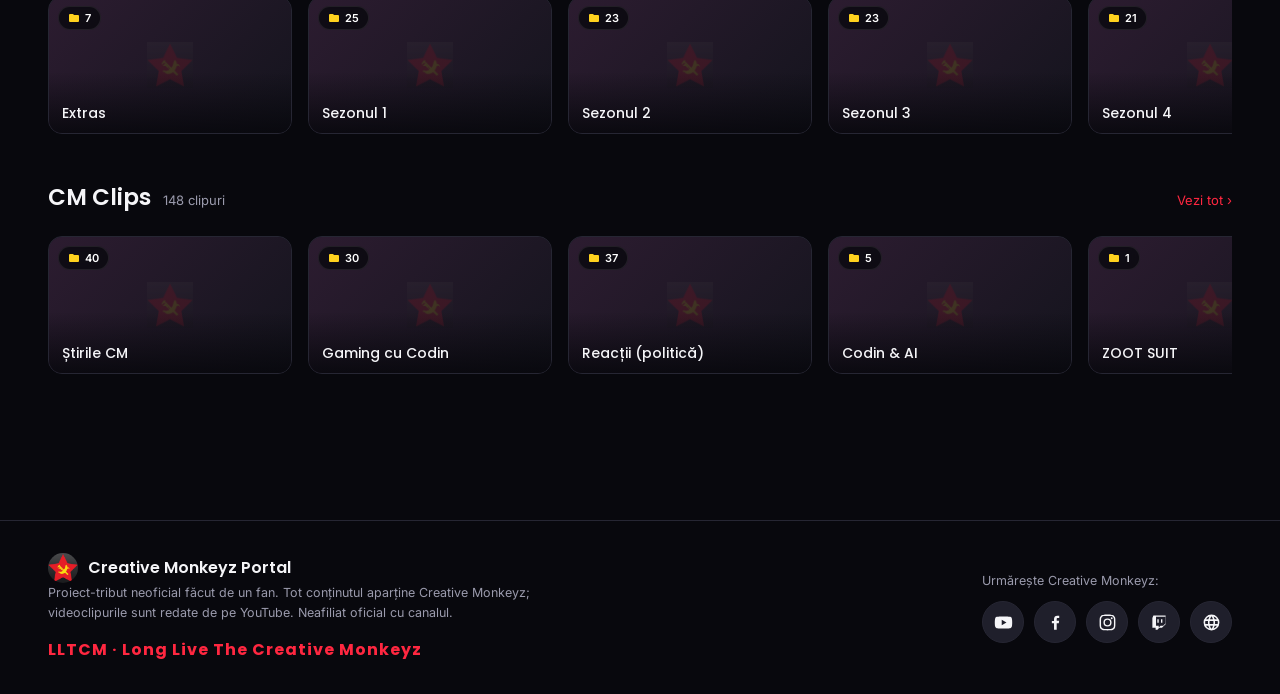
==== commit faa15780: "Buton explicit 'Instaleaza' (PWA) cand browserul permite instalarea Co-Authored-By: Claude Opus 4.8 " ====
--- a/index.html
+++ b/index.html
@@ -45,6 +45,10 @@
       <svg viewBox="0 0 24 24" class="pill-ic"><path d="M18 4l3 3-3 3M21 7H8M6 20l-3-3 3-3M3 17h13"/></svg>
       <span>Random</span>
     </button>
+    <button class="pill-btn install-btn" id="btnInstall" hidden title="Instaleaz&#259; aplica&#539;ia">
+      <svg viewBox="0 0 24 24" class="pill-ic"><path d="M12 3v11m0 0l-4-4m4 4l4-4M5 20h14"/></svg>
+      <span>Instaleaz&#259;</span>
+    </button>
     <button class="accent-btn" id="btnAccent" title="Culoare accent" aria-label="Culoare accent"></button>
     <div class="accent-pop" id="accentPop" hidden></div>
     <div class="search">
--- a/styles.css
+++ b/styles.css
@@ -62,6 +62,9 @@
 .pill-btn { margin-left: auto; display: inline-flex; align-items: center; gap: 7px; background: var(--red); color: #fff; border: 0; border-radius: 999px; padding: 9px 16px; font-size: 13.5px; font-weight: 600; cursor: pointer; transition: .15s; white-space: nowrap; }
 .pill-btn:hover { background: var(--red-dim); transform: translateY(-1px); }
 .pill-ic { width: 16px; height: 16px; fill: none; stroke: #fff; stroke-width: 2; stroke-linecap: round; stroke-linejoin: round; }
+.install-btn { margin-left: 0; background: var(--surface-2); color: var(--text); border: 1px solid var(--line); }
+.install-btn:hover { background: #2b2b3a; }
+.install-btn[hidden] { display: none; }
 
 .socials { display: flex; gap: 10px; flex-wrap: wrap; }
 .social { width: 42px; height: 42px; border-radius: 50%; display: grid; place-items: center; background: var(--surface-2); border: 1px solid var(--line); transition: .15s; }
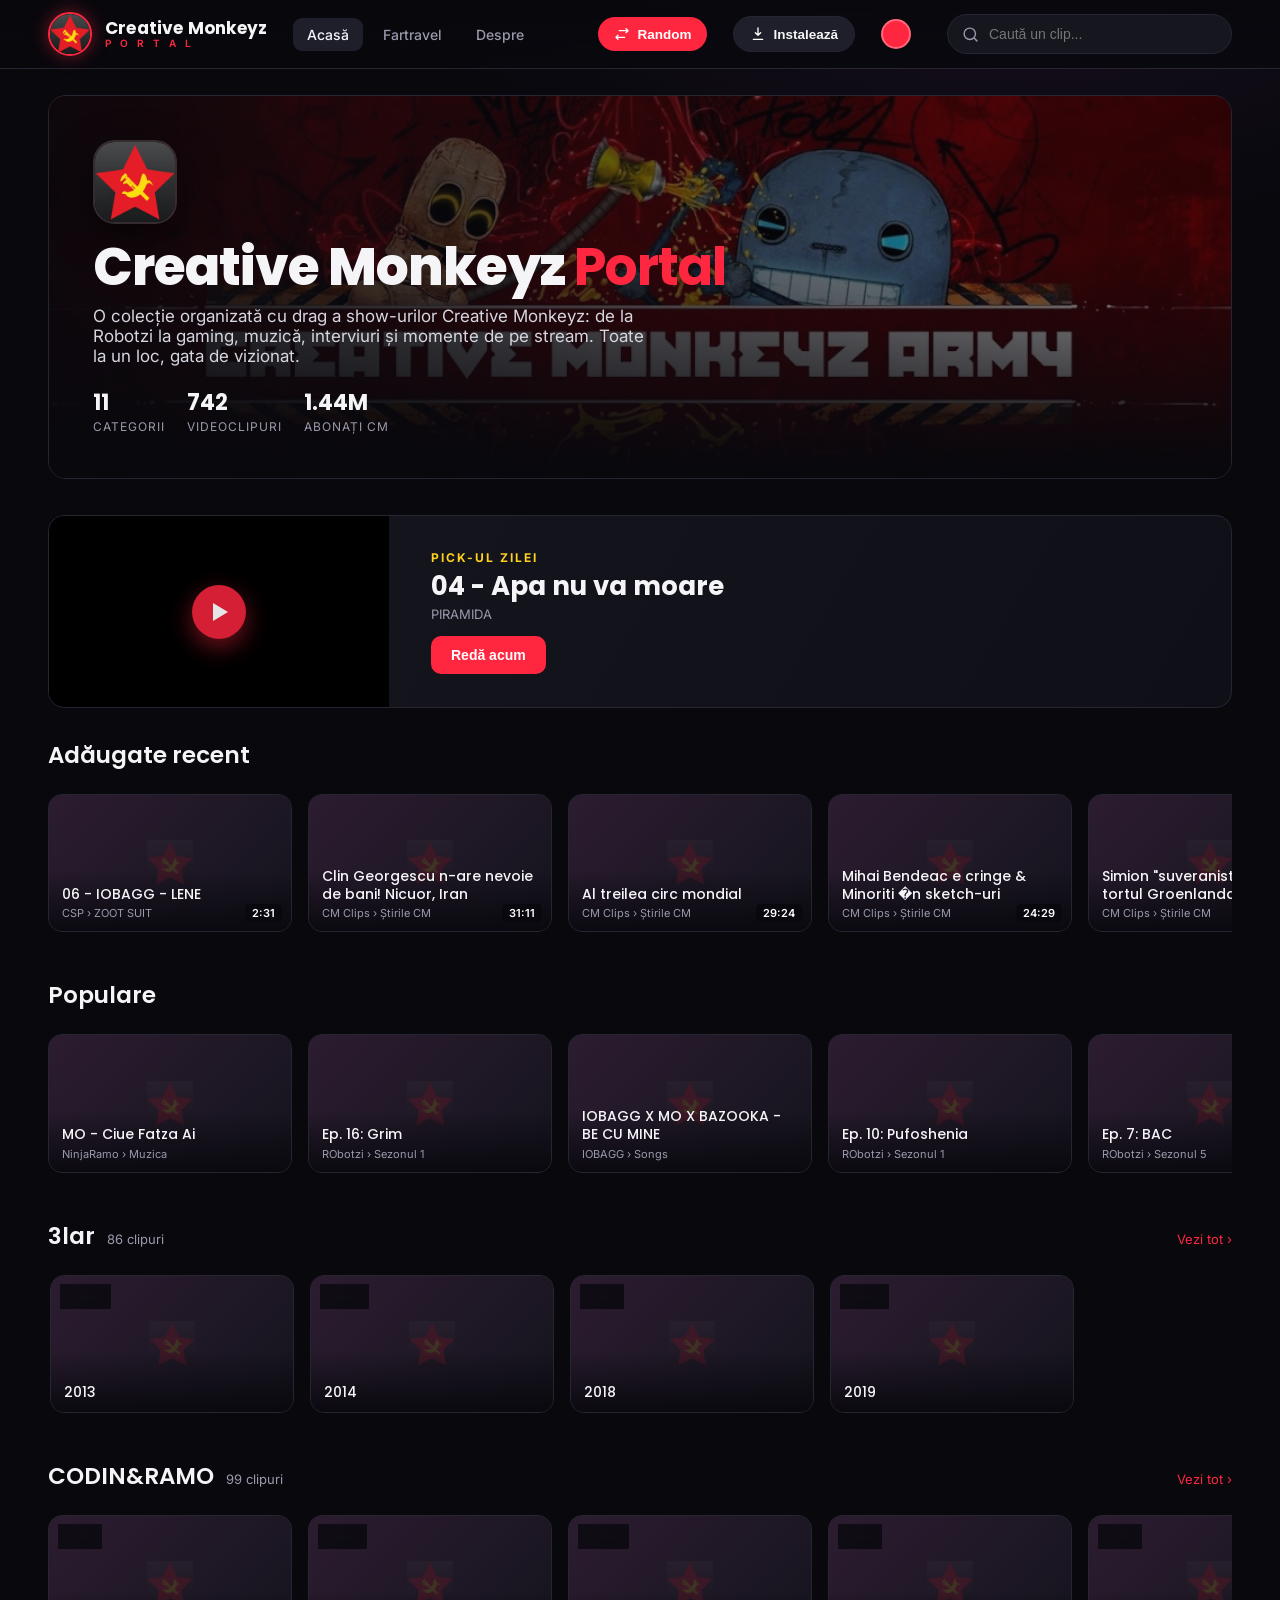
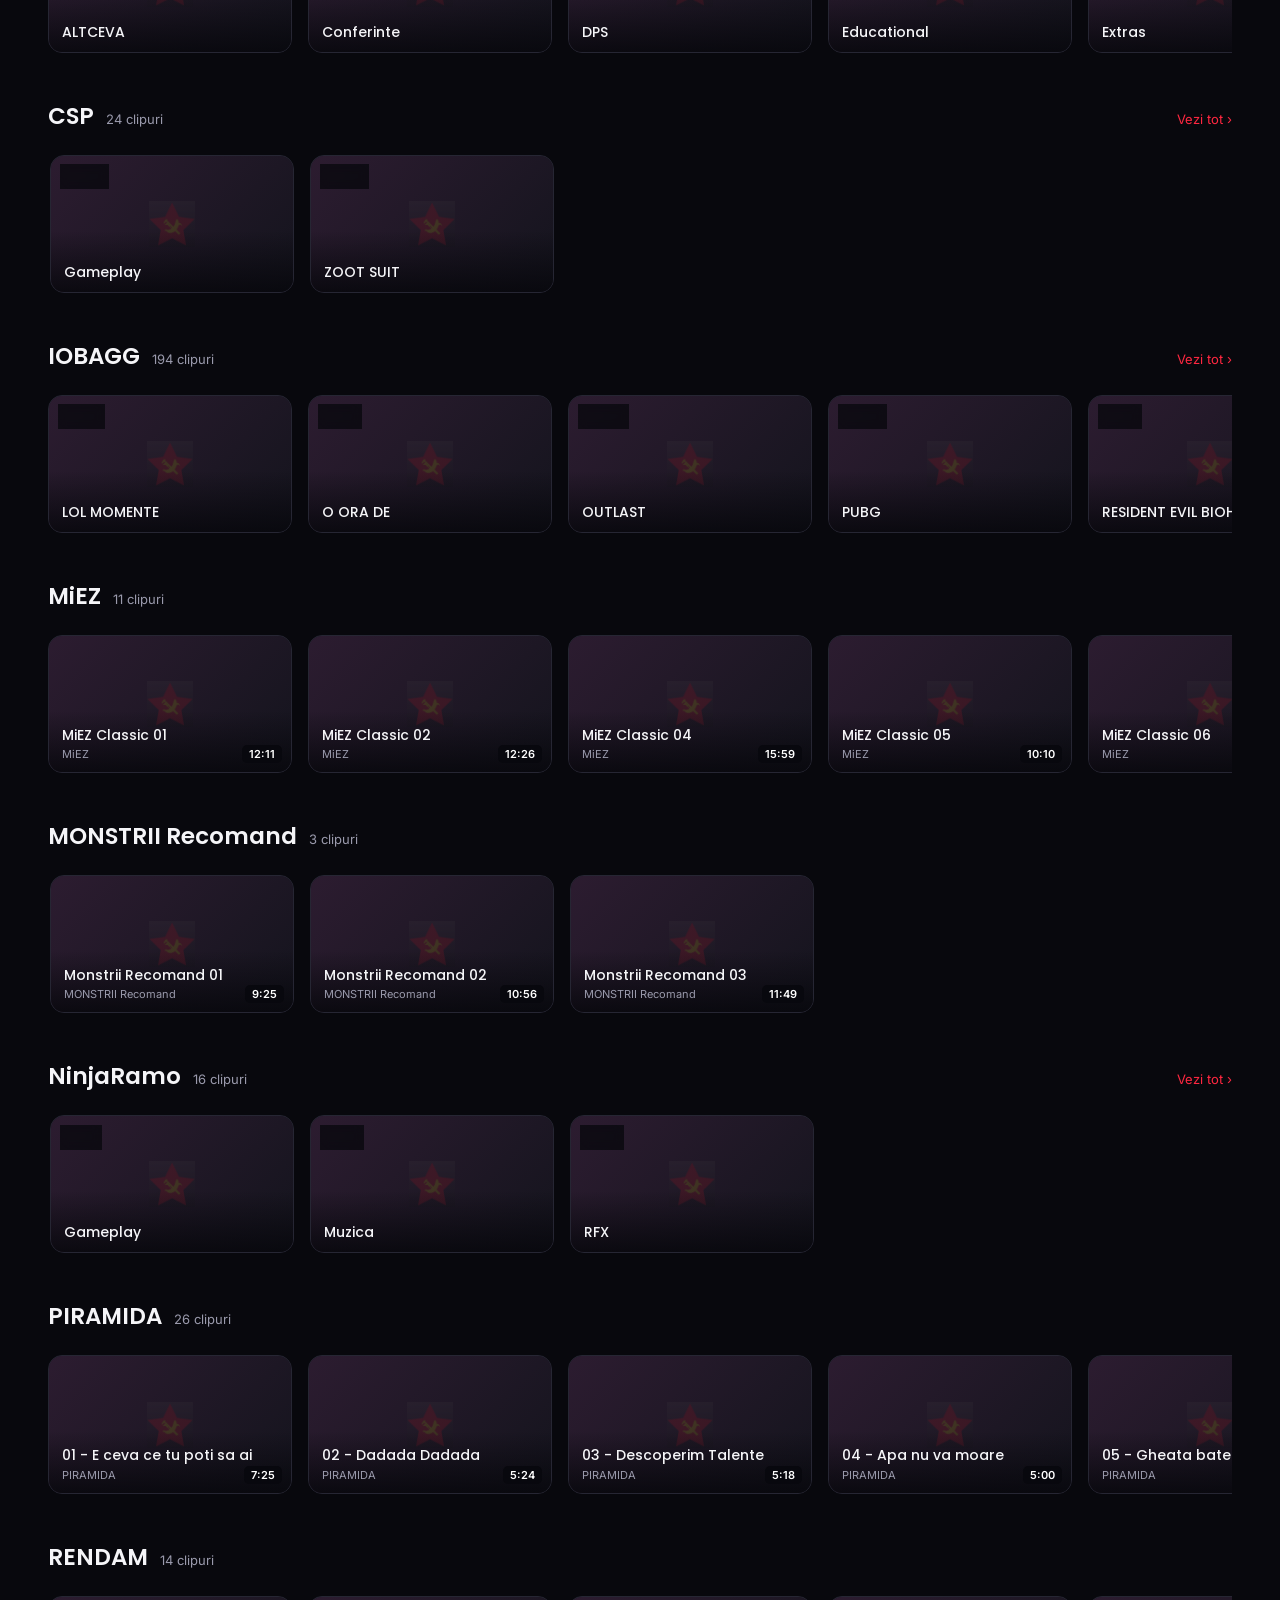
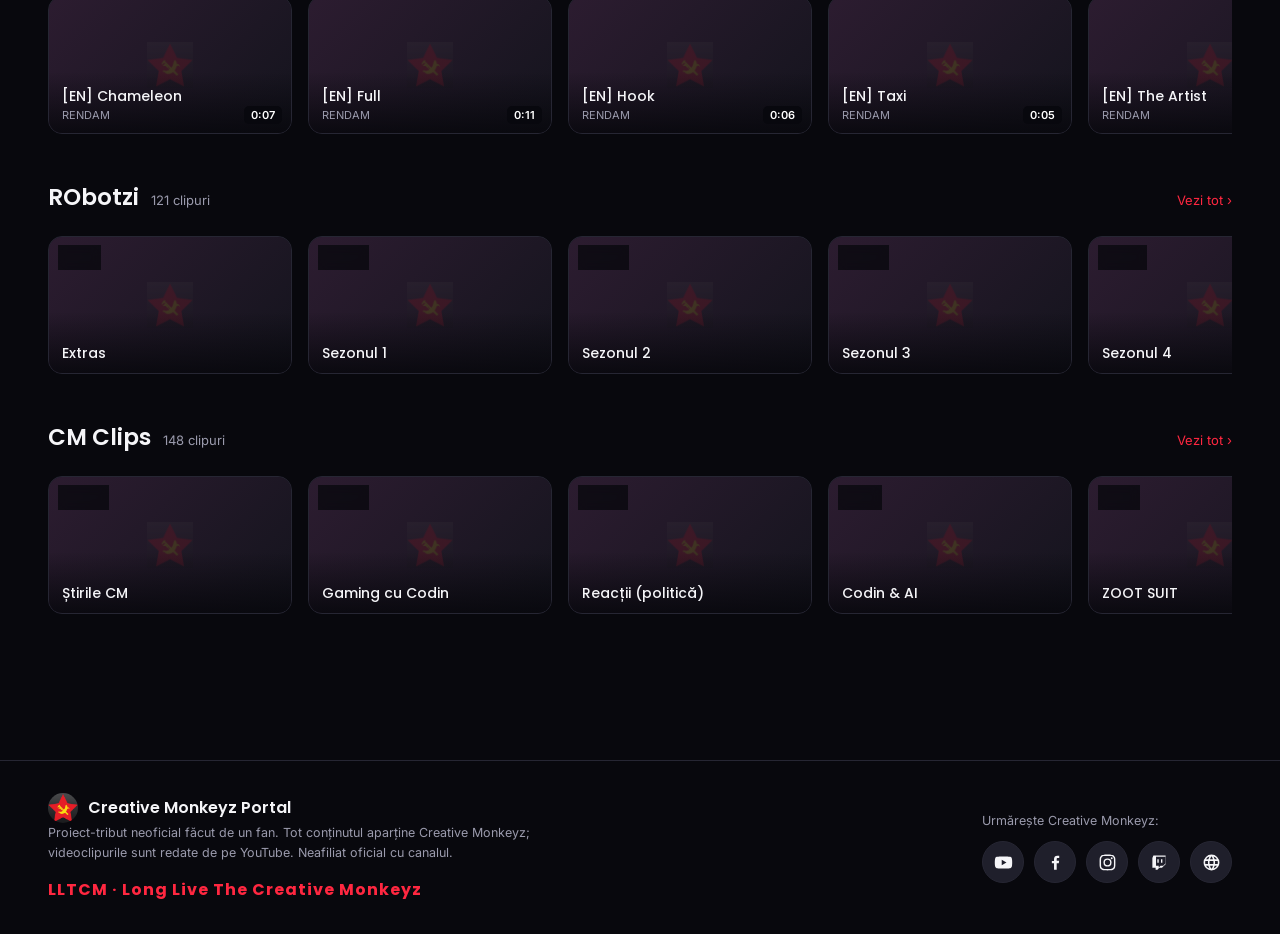
==== commit 66ae11a7: "Scot Top 10 (revin la Populare simplu) + durate/date pe carduri + buton instalare mereu vizibil - el" ====
--- a/index.html
+++ b/index.html
@@ -45,7 +45,7 @@
       <svg viewBox="0 0 24 24" class="pill-ic"><path d="M18 4l3 3-3 3M21 7H8M6 20l-3-3 3-3M3 17h13"/></svg>
       <span>Random</span>
     </button>
-    <button class="pill-btn install-btn" id="btnInstall" hidden title="Instaleaz&#259; aplica&#539;ia">
+    <button class="pill-btn install-btn" id="btnInstall" title="Instaleaz&#259; aplica&#539;ia">
       <svg viewBox="0 0 24 24" class="pill-ic"><path d="M12 3v11m0 0l-4-4m4 4l4-4M5 20h14"/></svg>
       <span>Instaleaz&#259;</span>
     </button>
@@ -81,6 +81,16 @@
   </div>
 
   <script src="app.js"></script>
-  <script>if ("serviceWorker" in navigator) { window.addEventListener("load", function () { navigator.serviceWorker.register("sw.js").catch(function () {}); }); }</script>
+  <script>
+    if ("serviceWorker" in navigator) {
+      window.addEventListener("load", function () {
+        navigator.serviceWorker.register("sw.js").catch(function () {});
+        var refreshing = false;
+        if (navigator.serviceWorker.controller) {
+          navigator.serviceWorker.addEventListener("controllerchange", function () { if (refreshing) return; refreshing = true; location.reload(); });
+        }
+      });
+    }
+  </script>
 </body>
 </html>
--- a/styles.css
+++ b/styles.css
@@ -22,6 +22,17 @@
 }
 img { display: block; }
 ::selection { background: var(--red); color: #fff; }
+::-webkit-scrollbar { width: 10px; height: 10px; }
+::-webkit-scrollbar-thumb { background: #2c2c3c; border-radius: 8px; }
+::-webkit-scrollbar-thumb:hover { background: #3a3a4e; }
+::-webkit-scrollbar-track { background: transparent; }
+* { scrollbar-width: thin; scrollbar-color: #2c2c3c transparent; }
+:focus-visible { outline: 2px solid var(--red); outline-offset: 2px; border-radius: 6px; }
+@keyframes rise { from { opacity: 0; transform: translateY(12px); } }
+.hero, .featured, .section { animation: rise .35s ease backwards; }
+
+.featured { transition: border-color .2s, transform .2s; }
+.featured:hover { border-color: rgba(255,39,64,.4); }
 
 .content { max-width: 1500px; margin: 0 auto; padding: 0 clamp(16px, 4vw, 48px) 60px; }
 
@@ -255,6 +266,7 @@
 .sort-sel { margin-left: auto; background: var(--surface); color: var(--text); border: 1px solid var(--line); border-radius: 8px; padding: 7px 10px; font-size: 13px; cursor: pointer; }
 
 .watched-badge { position: absolute; bottom: 9px; left: 9px; z-index: 3; background: rgba(8,8,13,.82); color: #6ee7a8; font-size: 11px; font-weight: 600; padding: 3px 8px; border-radius: 6px; border: 1px solid rgba(110,231,168,.35); }
+.dur-badge { position: absolute; bottom: 9px; right: 9px; z-index: 3; background: rgba(8,8,13,.85); color: #fff; font-size: 11px; font-weight: 600; padding: 2px 7px; border-radius: 5px; }
 
 .featured { display: flex; gap: 20px; background: linear-gradient(120deg, var(--surface), var(--bg-2)); border: 1px solid var(--line); border-radius: 16px; overflow: hidden; margin: 4px 0 30px; }
 .feat-thumb { position: relative; width: 340px; max-width: 42%; aspect-ratio: 16/9; flex: none; background: #000; cursor: pointer; }
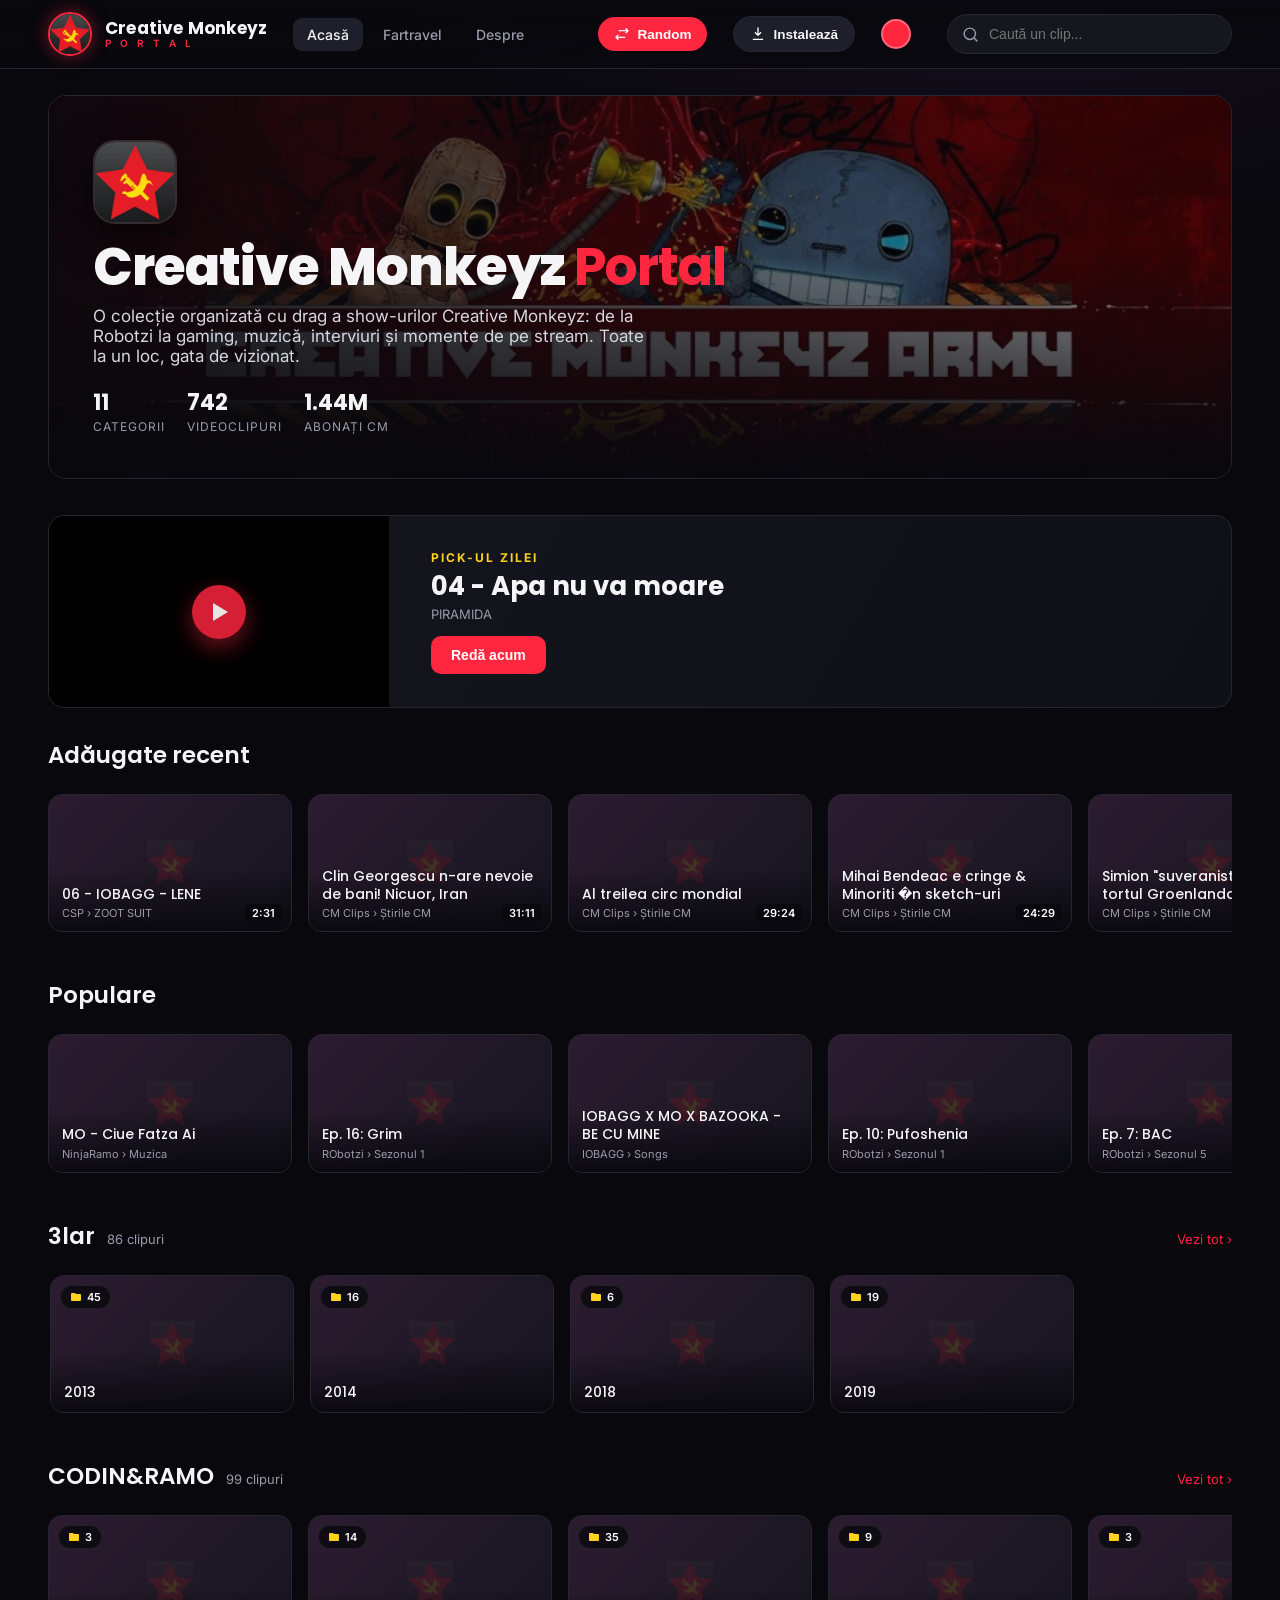
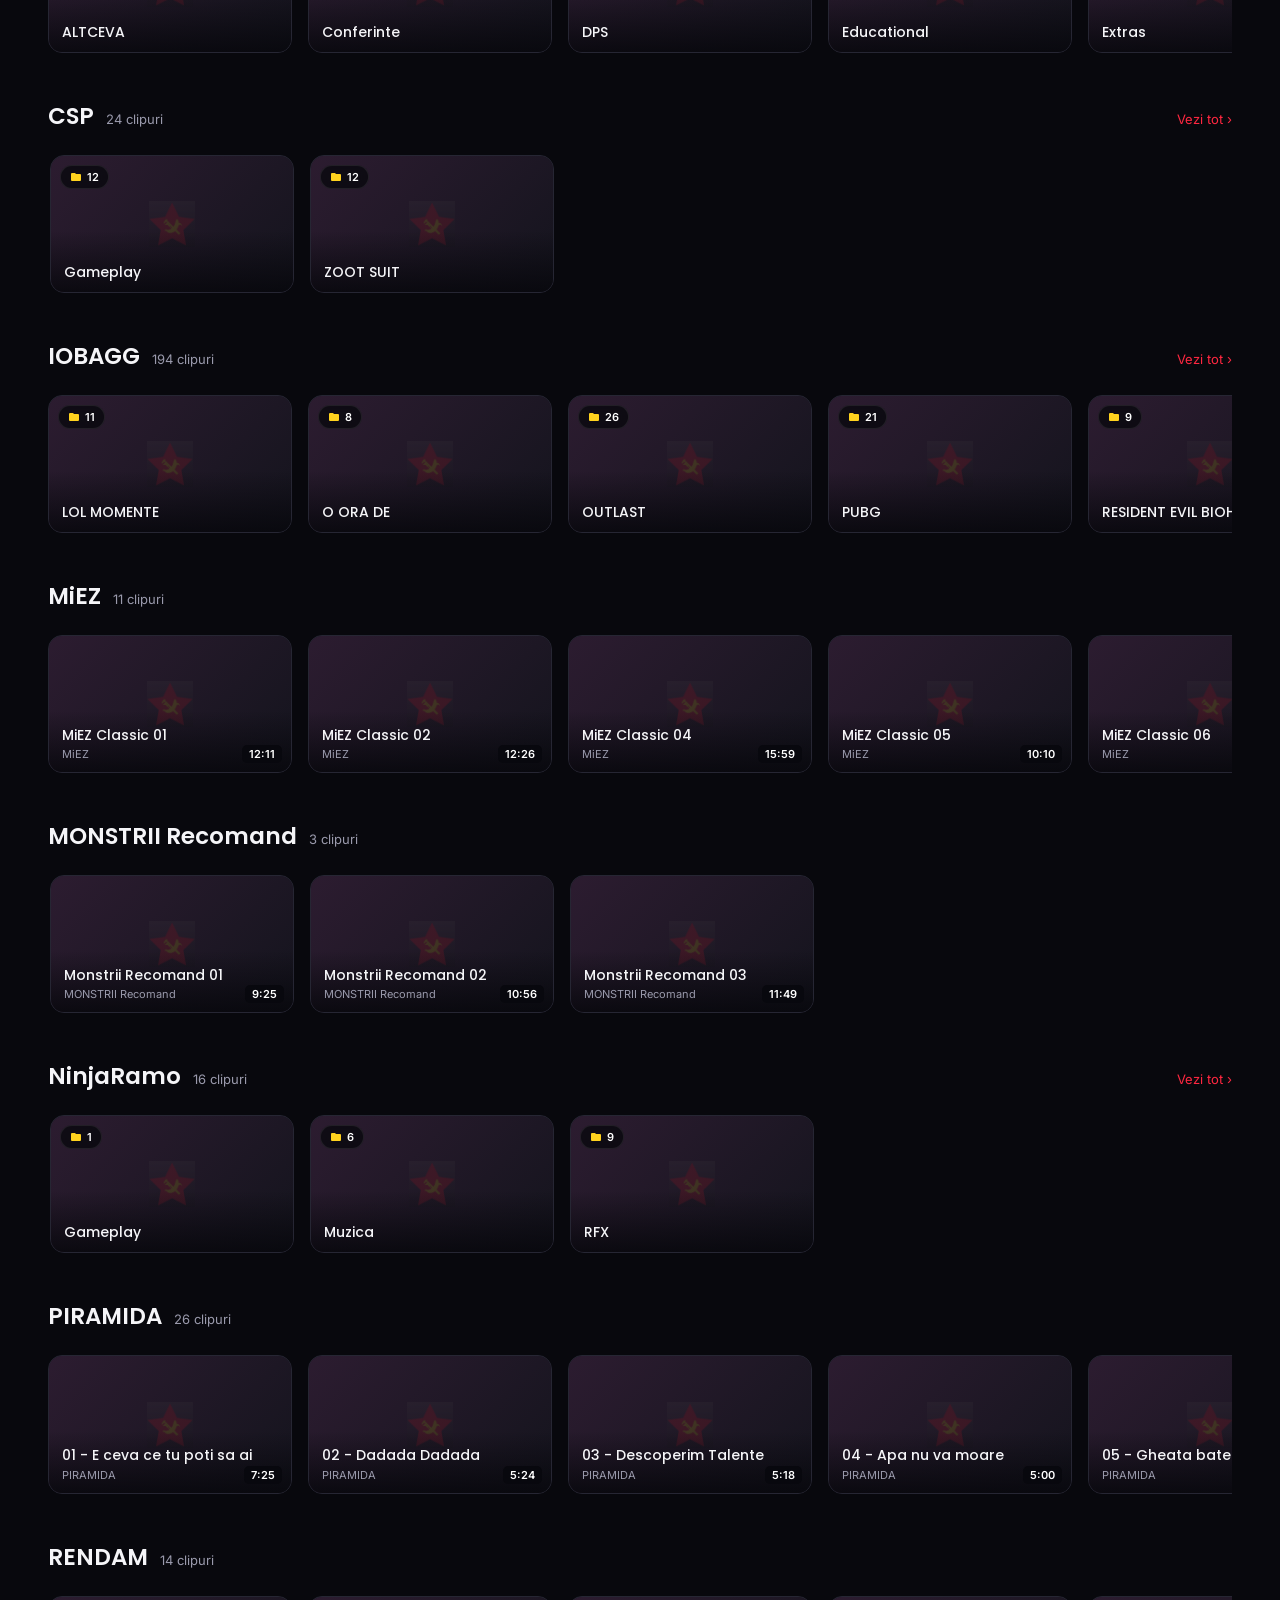
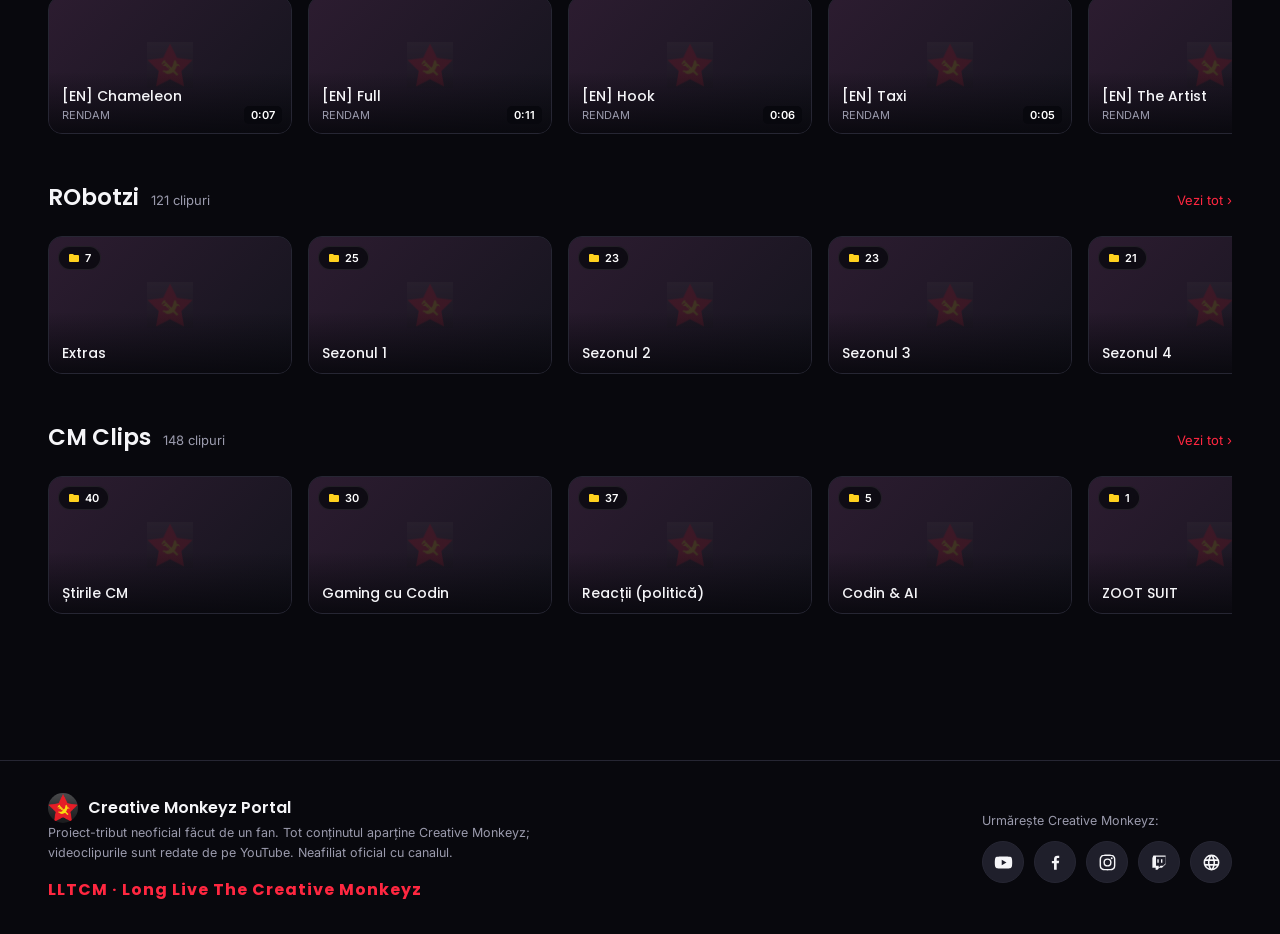
==== commit ef1eb2fe: "Captez evenimentul de instalare PWA devreme (in head) pentru prompt nativ sigur Co-Authored-By: Clau" ====
--- a/index.html
+++ b/index.html
@@ -21,6 +21,7 @@
   <meta name="theme-color" content="#08080d" />
   <link rel="manifest" href="manifest.json" />
   <link rel="apple-touch-icon" href="assets/icon-192.png" />
+  <script>window.__cmpInstall = null; addEventListener("beforeinstallprompt", function (e) { e.preventDefault(); window.__cmpInstall = e; }); addEventListener("appinstalled", function () { window.__cmpInstall = null; });</script>
   <link rel="preconnect" href="https://fonts.googleapis.com" />
   <link rel="preconnect" href="https://fonts.gstatic.com" crossorigin />
   <link href="https://fonts.googleapis.com/css2?family=Poppins:wght@400;500;600;700;800&family=Inter:wght@400;500;600&display=swap" rel="stylesheet" />
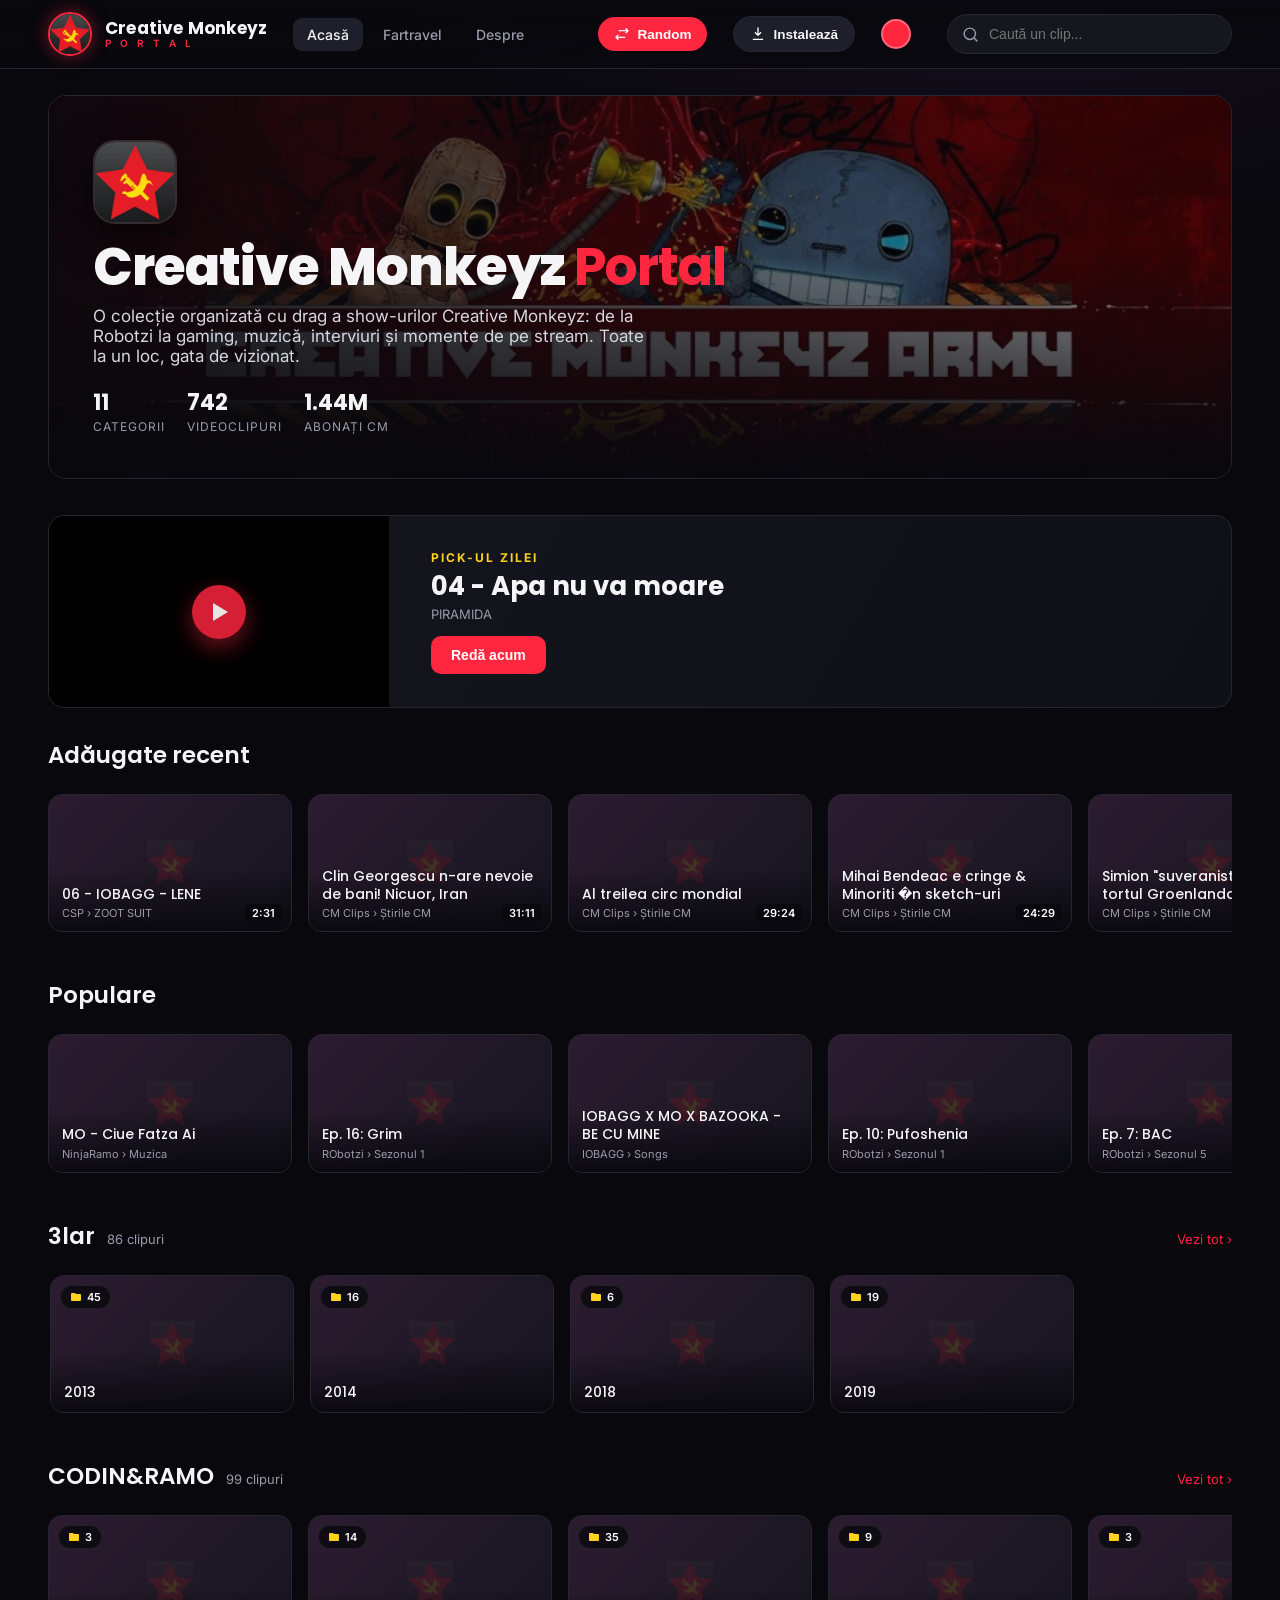
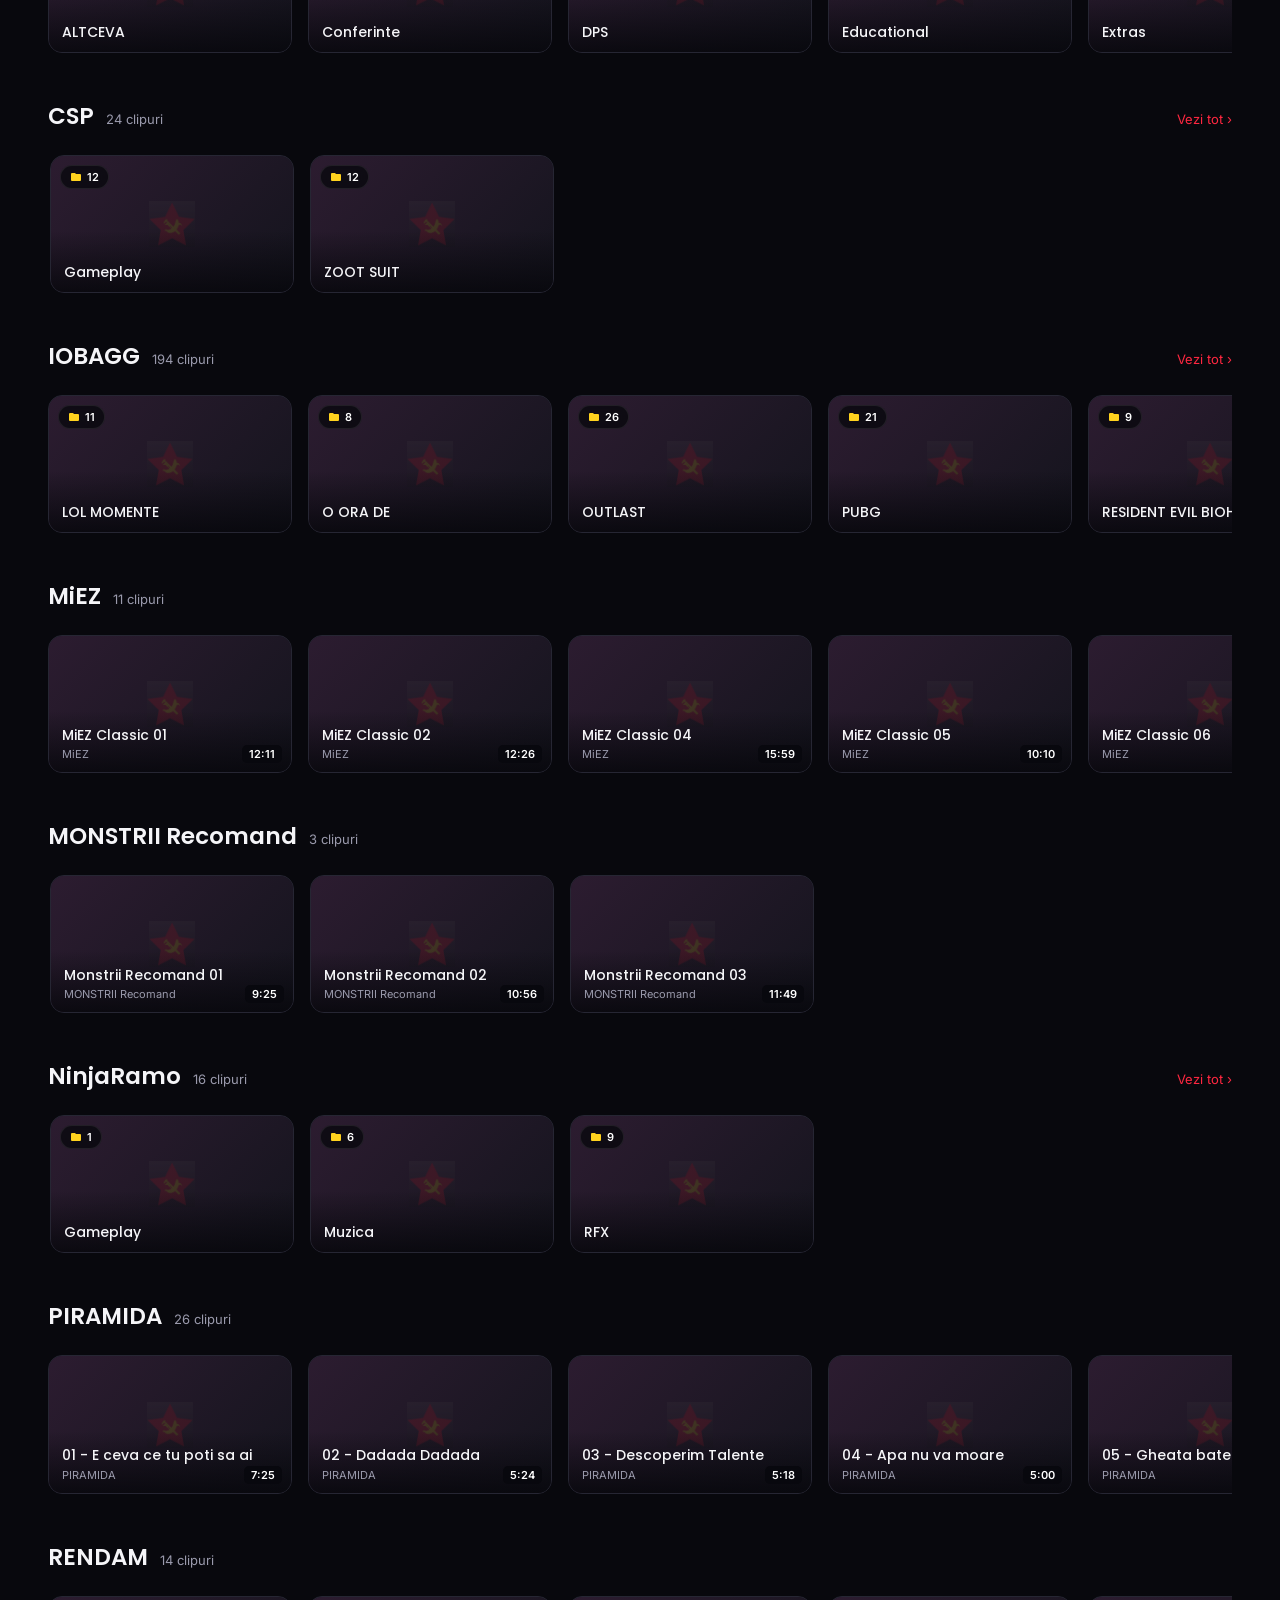
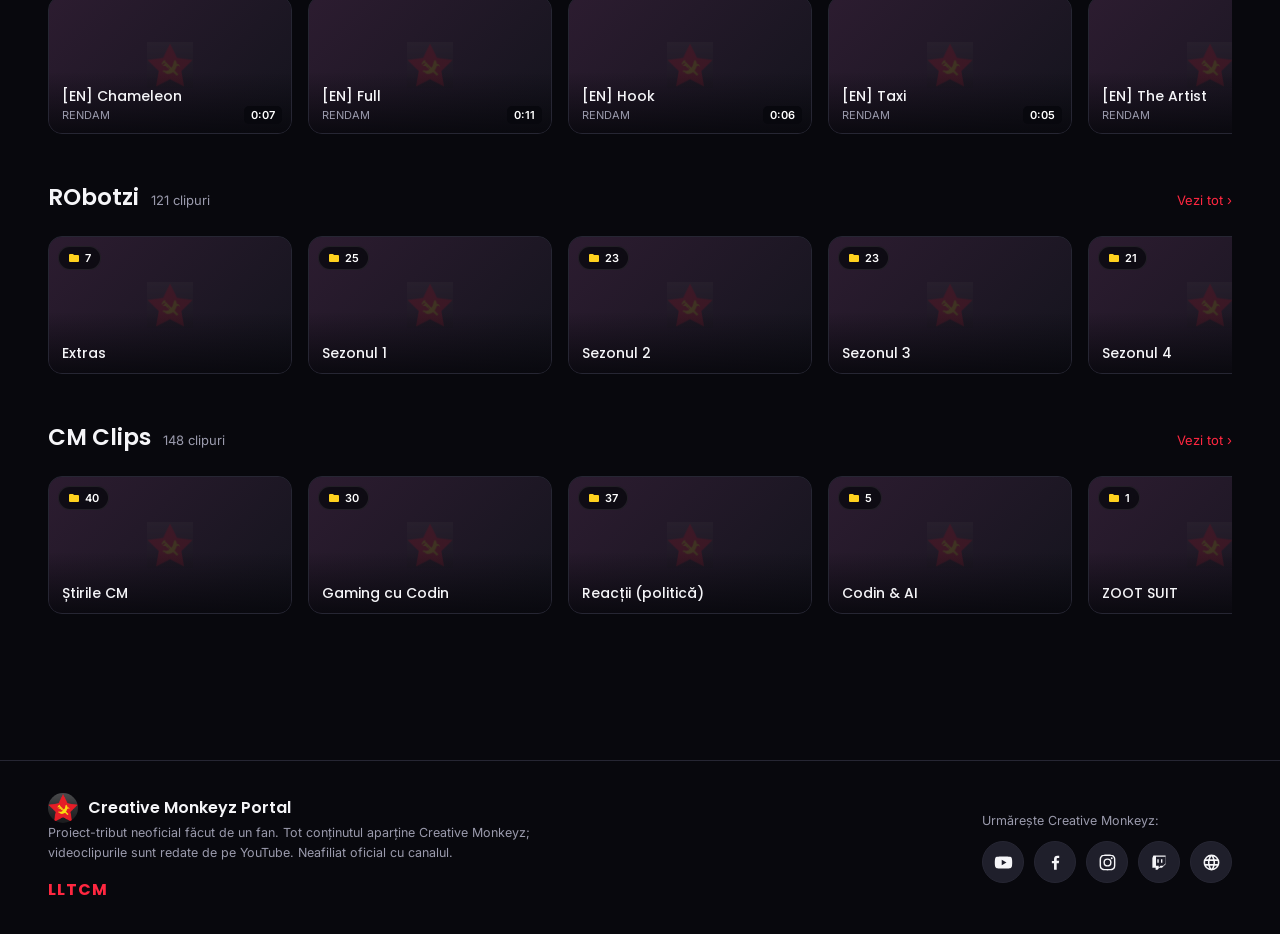
==== commit 26f14fe6: "Scot 'ca un Netflix' (era instructiune) si las doar 'LLTCM' (fara explicatie), in toate fisierele + " ====
--- a/index.html
+++ b/index.html
@@ -9,7 +9,7 @@
   <meta property="og:type" content="website" />
   <meta property="og:site_name" content="Creative Monkeyz Portal" />
   <meta property="og:title" content="Creative Monkeyz Portal" />
-  <meta property="og:description" content="Portalul fanilor Creative Monkeyz: Robotzi, gaming, muzica, interviuri si momente de pe stream. LLTCM, Long Live The Creative Monkeyz." />
+  <meta property="og:description" content="Portalul fanilor Creative Monkeyz: Robotzi, gaming, muzica, interviuri si momente de pe stream. LLTCM." />
   <meta property="og:url" content="https://sorin2net.github.io/CM_Portal/" />
   <meta property="og:image" content="https://sorin2net.github.io/CM_Portal/assets/og.jpg" />
   <meta property="og:image:width" content="1200" />
--- a/styles.css
+++ b/styles.css
@@ -265,7 +265,6 @@
 
 .sort-sel { margin-left: auto; background: var(--surface); color: var(--text); border: 1px solid var(--line); border-radius: 8px; padding: 7px 10px; font-size: 13px; cursor: pointer; }
 
-.watched-badge { position: absolute; bottom: 9px; left: 9px; z-index: 3; background: rgba(8,8,13,.82); color: #6ee7a8; font-size: 11px; font-weight: 600; padding: 3px 8px; border-radius: 6px; border: 1px solid rgba(110,231,168,.35); }
 .dur-badge { position: absolute; bottom: 9px; right: 9px; z-index: 3; background: rgba(8,8,13,.85); color: #fff; font-size: 11px; font-weight: 600; padding: 2px 7px; border-radius: 5px; }
 
 .featured { display: flex; gap: 20px; background: linear-gradient(120deg, var(--surface), var(--bg-2)); border: 1px solid var(--line); border-radius: 16px; overflow: hidden; margin: 4px 0 30px; }
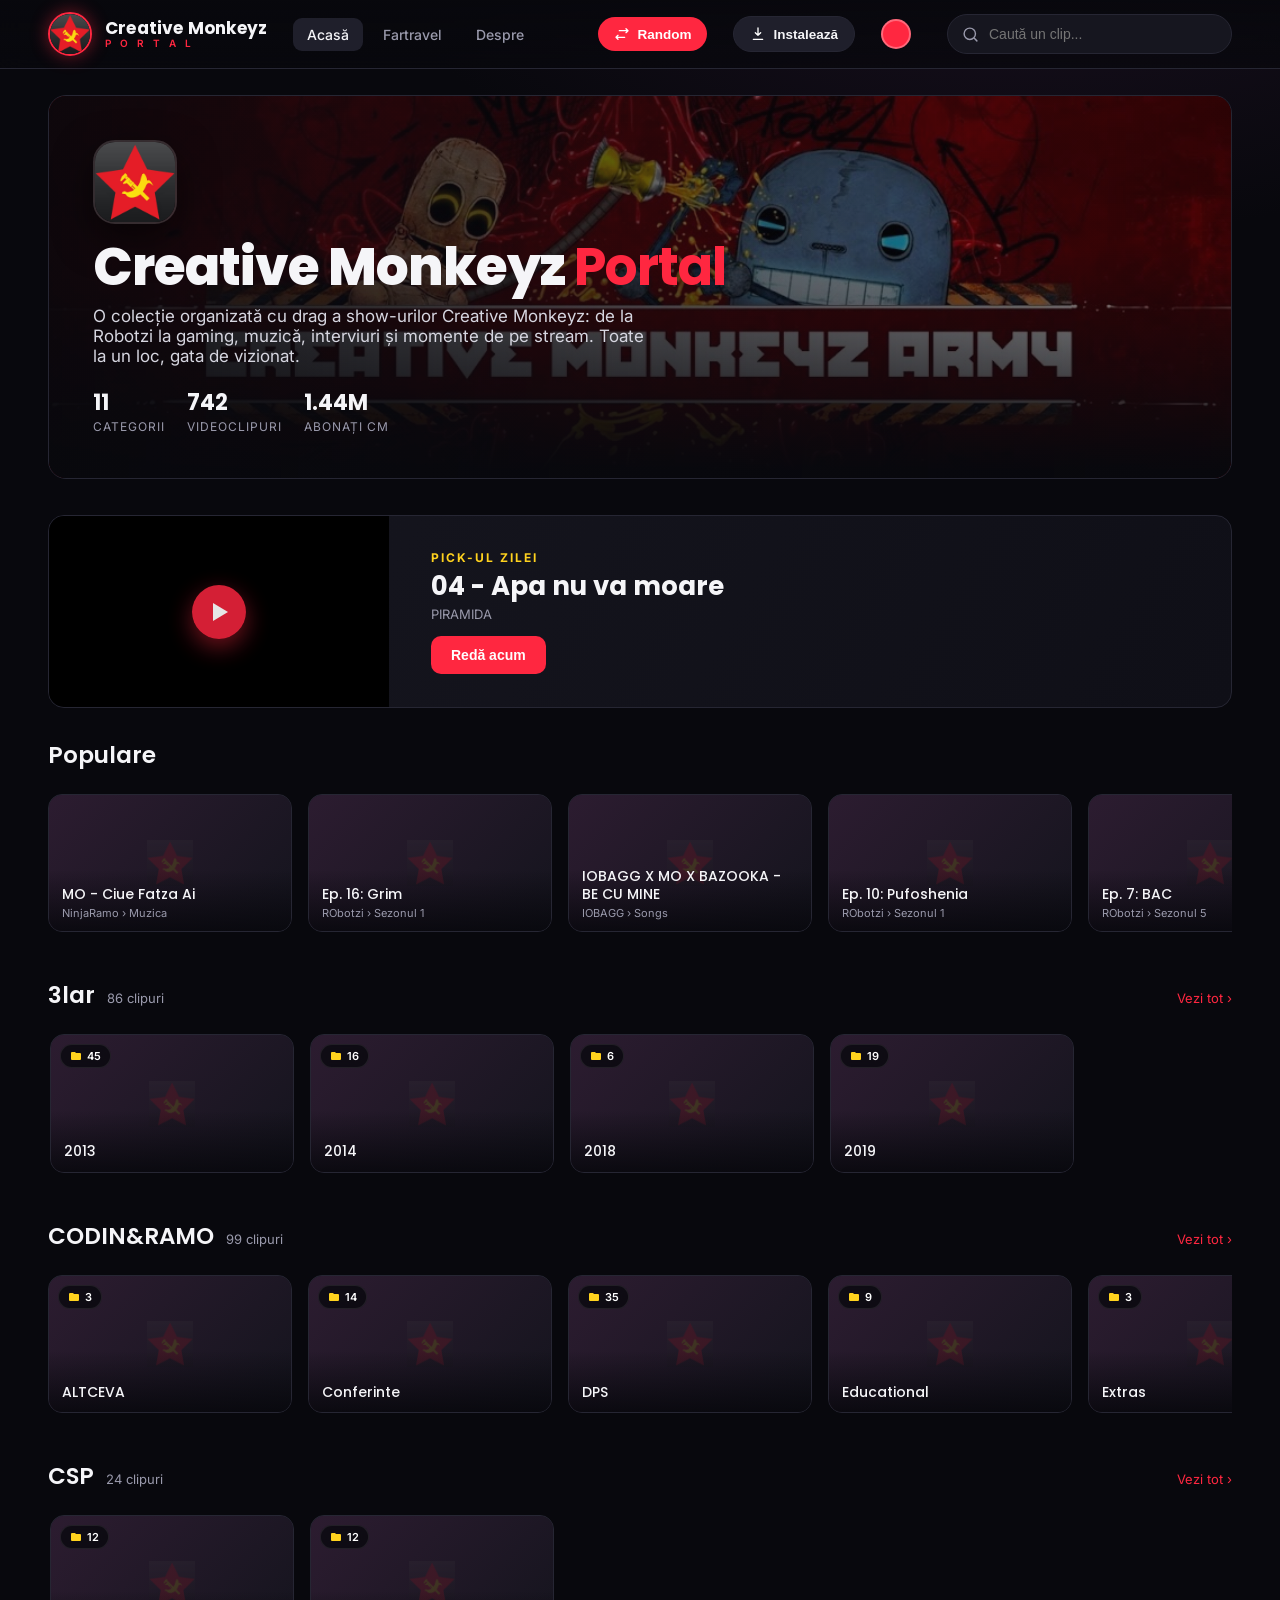
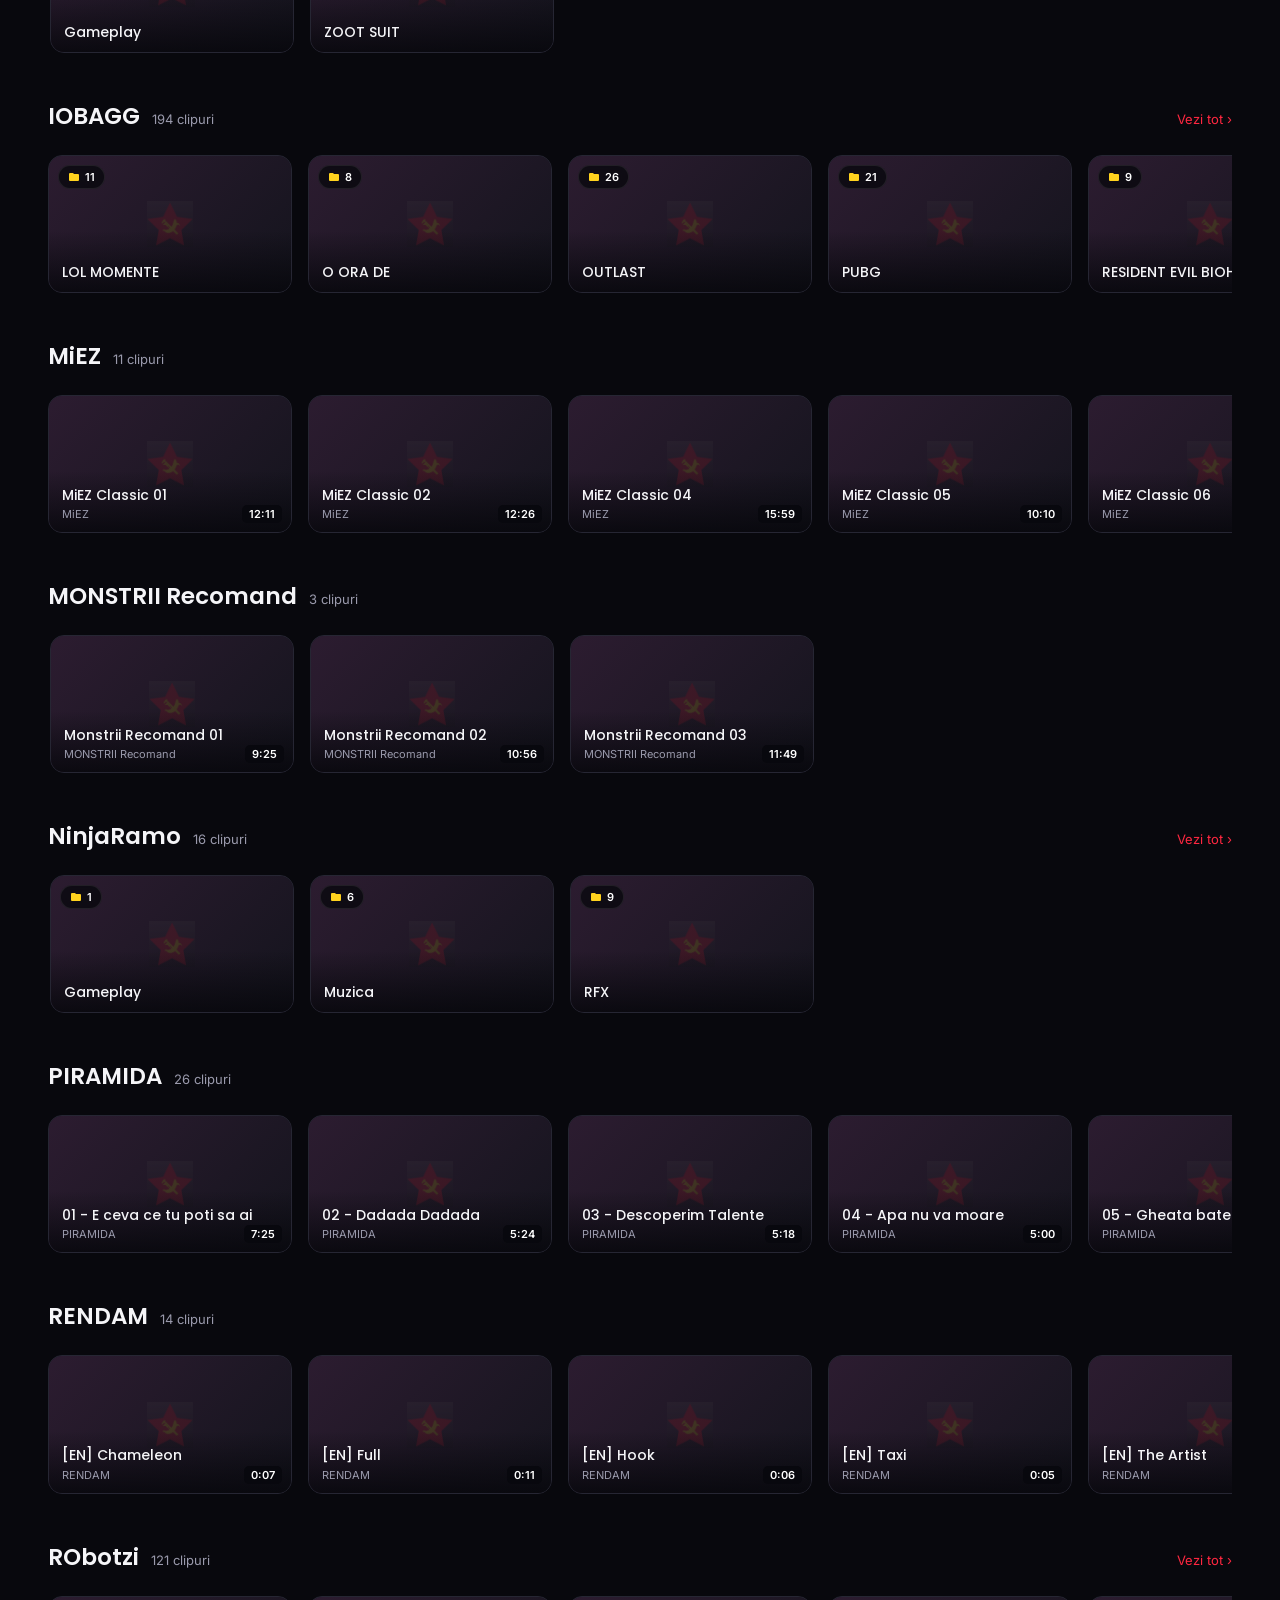
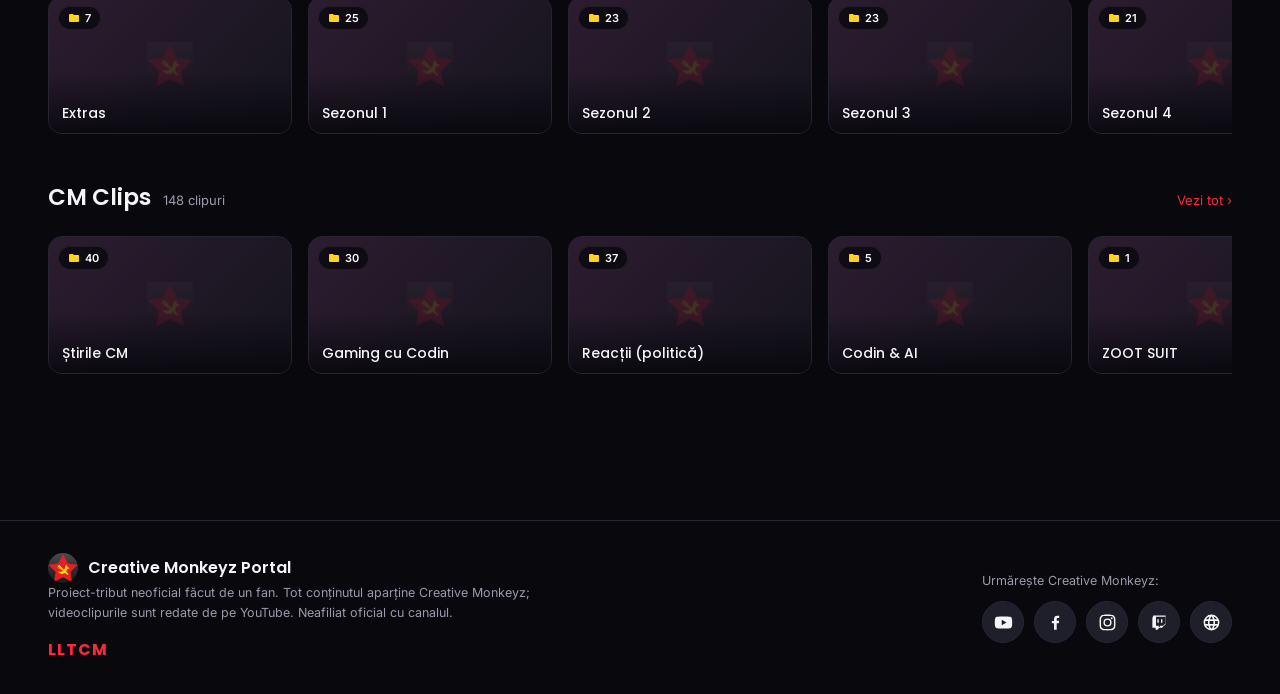
==== commit 3ef4e4ba: "Scot butonul meu de Fullscreen (intra in conflict cu cel nativ YouTube si nu se putea iesi); bump SW" ====
--- a/index.html
+++ b/index.html
@@ -74,7 +74,6 @@
       <div class="player-frame" id="playerFrame"></div>
       <div class="player-controls">
         <button id="btnPrev" class="ctrl"><span>&#9664;</span> Anteriorul</button>
-        <button id="btnFullscreen" class="ctrl ctrl-ghost"><span>&#9974;</span> Fullscreen</button>
         <button id="btnAuto" class="ctrl ctrl-ghost">Auto-play: ON</button>
         <button id="btnNext" class="ctrl">Urm&#259;torul <span>&#9654;</span></button>
       </div>
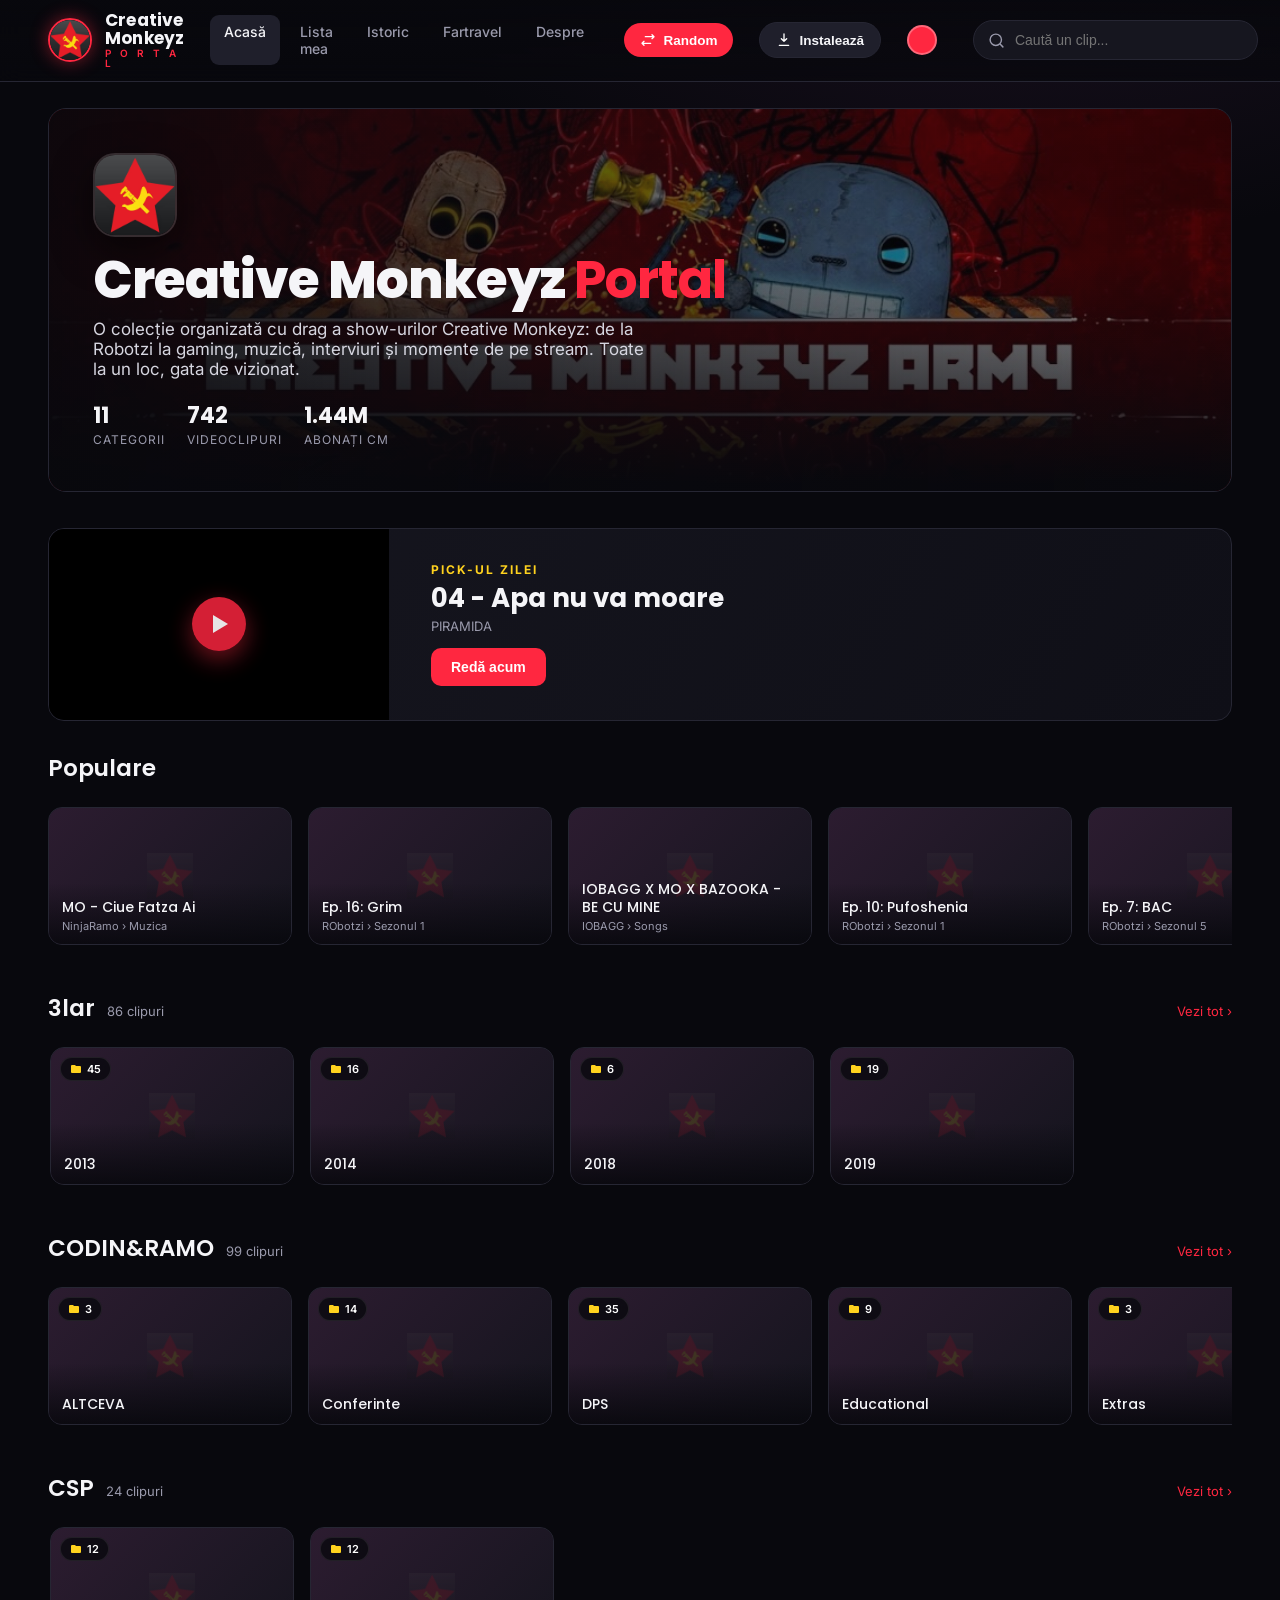
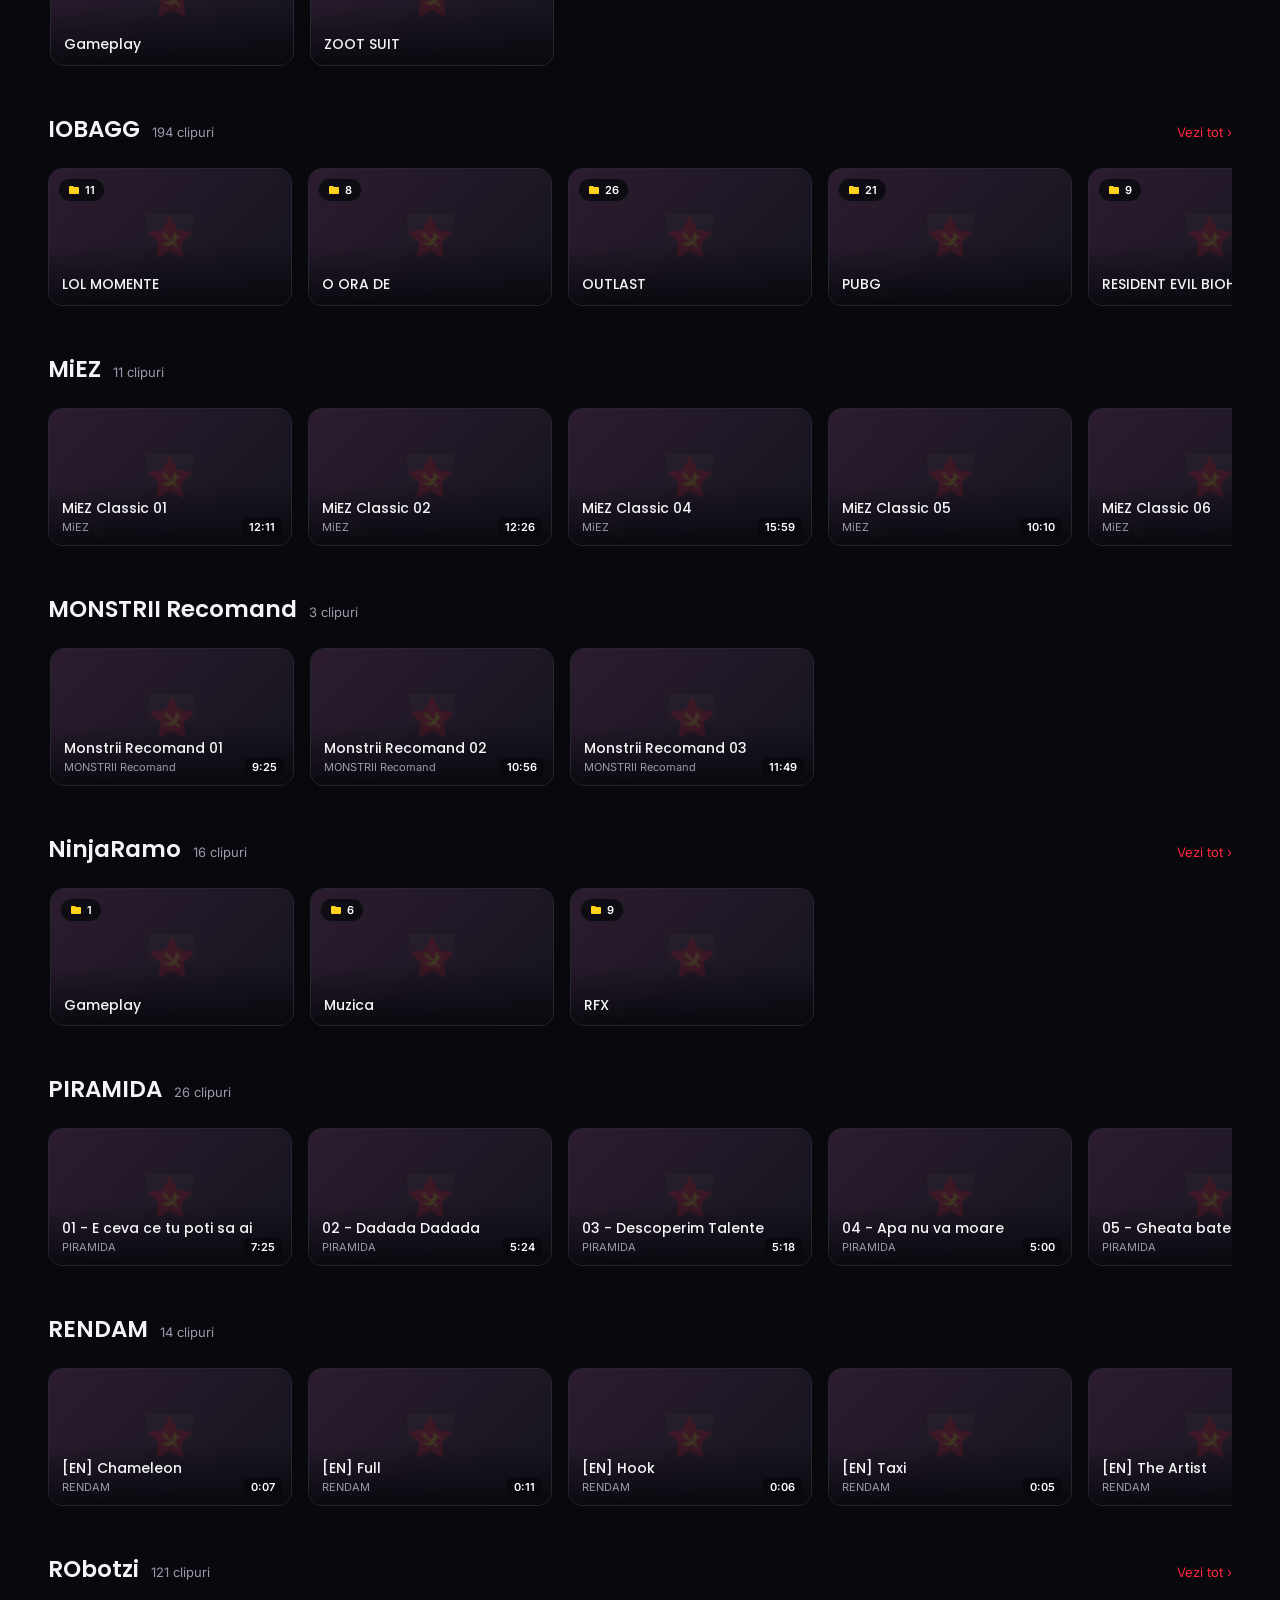
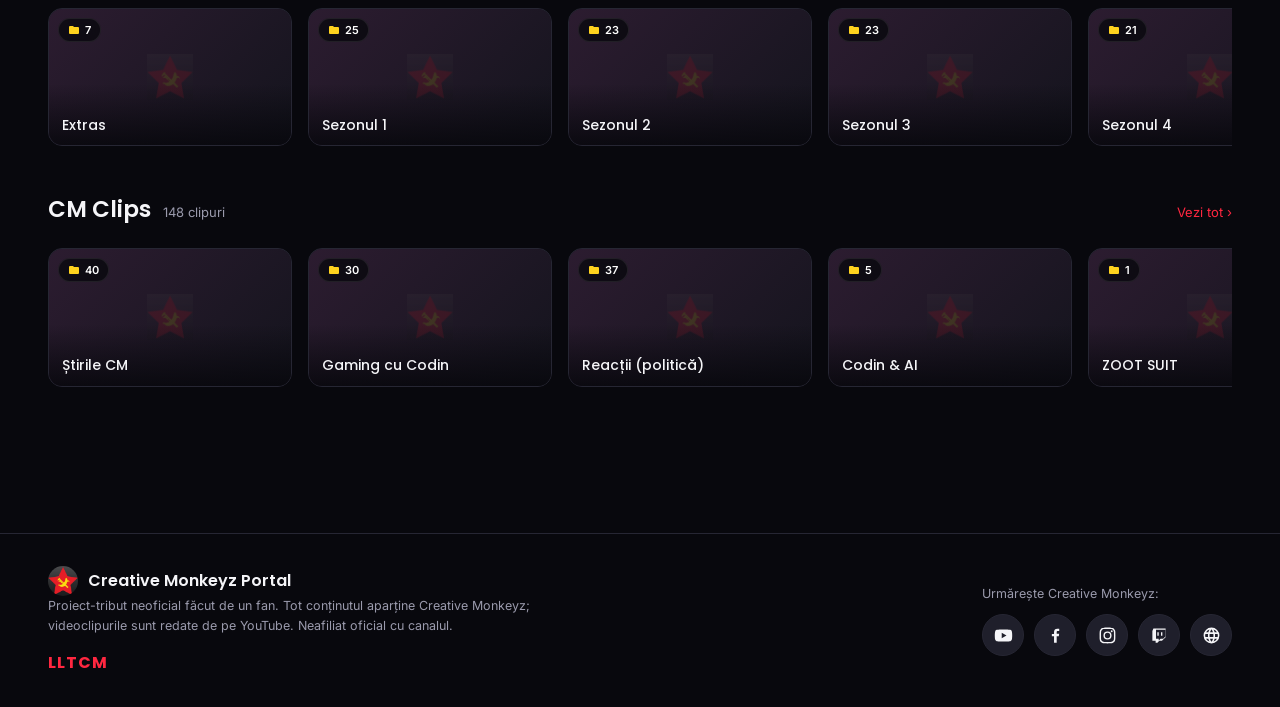
==== commit b693c47c: "Actualizare catalog" ====
--- a/index.html
+++ b/index.html
@@ -39,6 +39,8 @@
     <button class="menu-btn" id="btnMenu" aria-label="Meniu">&#9776;</button>
     <nav class="nav">
       <a class="nav-link" id="navHome">Acas&#259;</a>
+      <a class="nav-link" id="navFavs">Lista mea</a>
+      <a class="nav-link" id="navHistory">Istoric</a>
       <a class="nav-link" id="navFartravel">Fartravel</a>
       <a class="nav-link" id="navAbout">Despre</a>
     </nav>
--- a/styles.css
+++ b/styles.css
@@ -139,10 +139,17 @@
 .back-btn { display: inline-flex; align-items: center; gap: 6px; background: var(--surface); border: 1px solid var(--line); color: var(--text); border-radius: 999px; padding: 8px 16px; font-size: 14px; font-weight: 600; cursor: pointer; transition: .15s; }
 .back-btn:hover { background: var(--surface-2); border-color: var(--red); color: var(--red); }
 
-.page-head { display: flex; align-items: center; gap: 18px; margin: 8px 0 26px; }
+.page-head { display: flex; align-items: center; gap: 18px; margin: 8px 0 26px; flex-wrap: wrap; }
 .page-head-cover { width: 130px; aspect-ratio: 16/9; border-radius: 12px; object-fit: cover; box-shadow: var(--shadow); }
 .page-head h1 { font-family: "Poppins"; font-size: clamp(24px, 3.4vw, 38px); font-weight: 700; }
 .page-head .sub { color: var(--muted); margin-top: 4px; font-size: 14px; }
+.head-fav { margin-left: auto; display: inline-flex; align-items: center; gap: 8px; background: var(--surface-2); color: var(--text); border: 1px solid var(--line); border-radius: 999px; padding: 10px 18px; font-size: 14px; font-weight: 600; cursor: pointer; transition: .15s; white-space: nowrap; }
+.head-fav svg { width: 18px; height: 18px; fill: none; stroke: currentColor; stroke-width: 2; }
+.head-fav:hover { border-color: var(--red); transform: translateY(-1px); }
+.head-fav.on { background: var(--red); border-color: var(--red); color: #fff; }
+.head-fav.on svg { fill: #fff; stroke: #fff; }
+.clear-btn { margin-left: auto; background: var(--surface); color: var(--muted); border: 1px solid var(--line); border-radius: 999px; padding: 7px 15px; font-size: 13px; font-weight: 600; cursor: pointer; transition: .15s; }
+.clear-btn:hover { color: var(--red); border-color: var(--red); }
 
 .section { margin: 30px 0; }
 .section-head { display: flex; align-items: baseline; gap: 12px; margin-bottom: 16px; }
